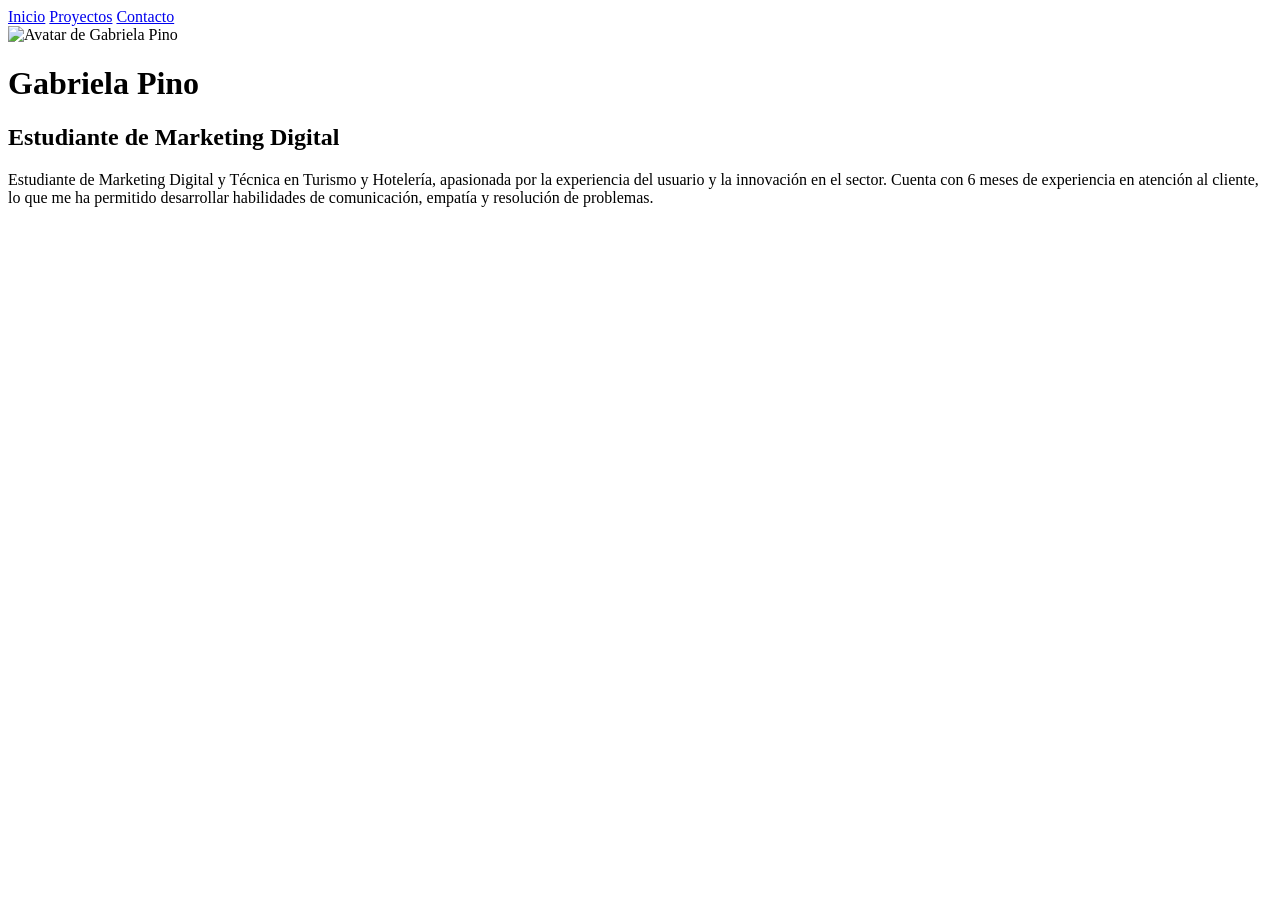
==== index.html @ eaa10ad7 "segunda carga" ====
<!DOCTYPE html>
<html lang="es">

<head>
    <meta charset="UTF-8">
    <meta name="viewport" content="width=device-width, initial-scale=1.0">
    <title>Mi Portafolio - Gabriela Pino</title>
    <!-- Vinculación del archivo CSS externo -->
    <link rel="stylesheet" href="css/style.css">
    <!-- Opcional: Tipografía desde Google Fonts (Outfit) -->
    <link rel="preconnect" href="https://fonts.googleapis.com">
    <link rel="preconnect" href="https://fonts.gstatic.com" crossorigin>
    <link href="https://fonts.googleapis.com/css2?family=Outfit:wght@300;400;600;700&display=swap" rel="stylesheet">
</head>

<body>

    <!-- CONTENEDOR CENTRAL (TARJETA) -->
    <main class="card">
        <nav>

            <a href="#">Inicio</a>
            <a href="#">Proyectos</a>
            <a href="#">Contacto</a>

        </nav>
        <div class="avatar-container">
            <img src="gabriela.jpg" alt="Avatar de Gabriela Pino" class="gabriela-img">
        </div>


        <h1 class="profile name">Gabriela Pino</h1>
        <h2 class="profile-subtitle">Estudiante de Marketing Digital</h2>
        <div class="line"></div>

        </div>
        <div class="divider"></div>

        <p class="profile-bio"> Estudiante de Marketing Digital y Técnica en Turismo y Hotelería, apasionada por la
            experiencia del usuario y la innovación en el sector. Cuenta con 6 meses de experiencia en atención al
            cliente, lo que me ha permitido desarrollar habilidades de comunicación, empatía y resolución de problemas.
        </p>
        <div class="social-buttons">
            <a href="https://www.instagram.com/gbstd_?igsi=aTM3cG52bXR5Y2px" target="_blank" class="btn btn-instagram"
                title="Instagram"></a>
            <a href="https://www.linkedin.com/in/gabriela-pino-lillo-485820433?utm_source=share_via&utm_content=profile&utm_medium=_android"
                target="_blank" class="btn btn-linkedin" title="LinkedIn"></a>


    </main>

</body>

</html>
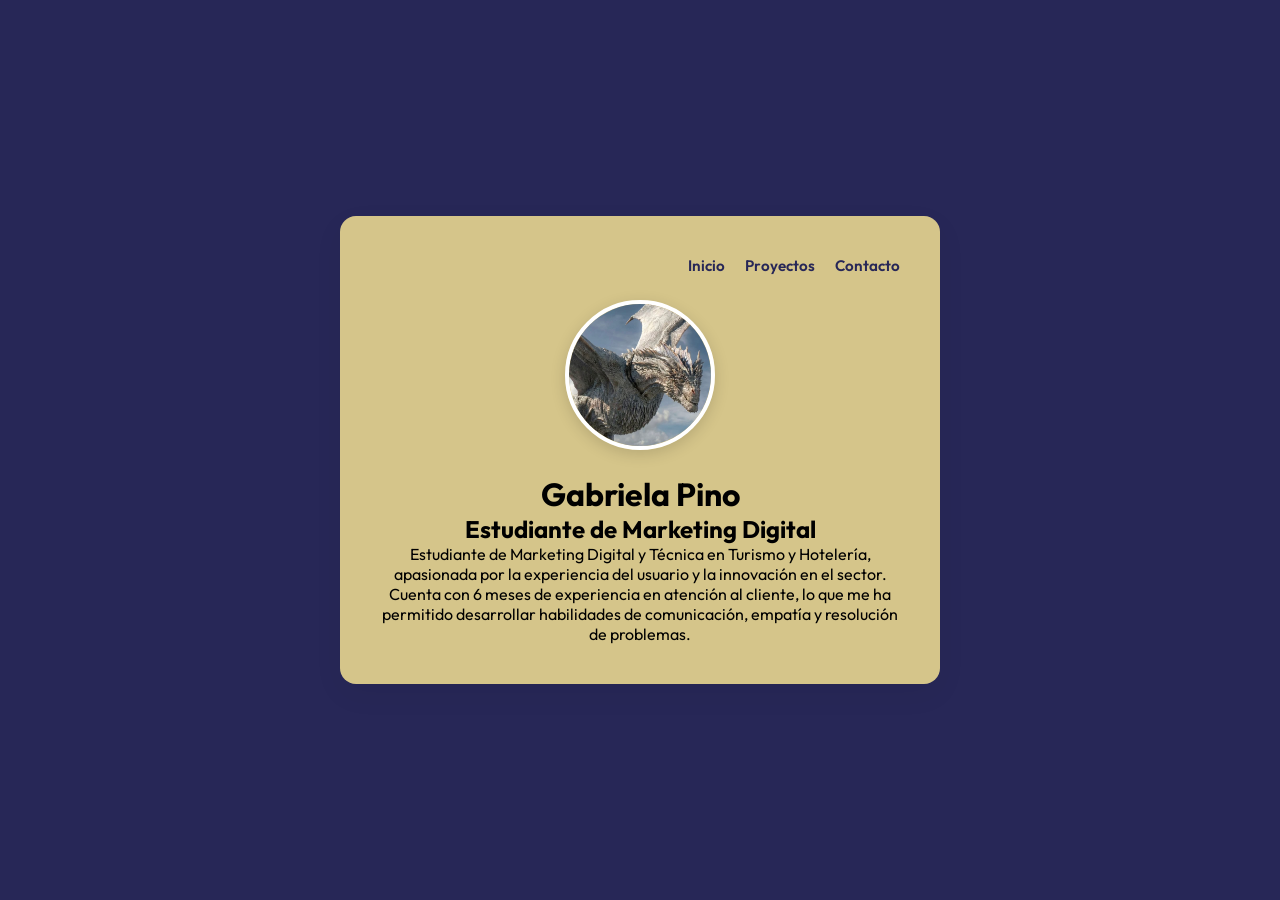
==== commit 3b8b1c56: "avatar redondo" ====
--- a/index.html
+++ b/index.html
@@ -25,7 +25,7 @@
 
         </nav>
         <div class="avatar-container">
-            <img src="gabriela.jpg" alt="Avatar de Gabriela Pino" class="gabriela-img">
+            <img src="img/gabriela.jpg" alt="Avatar de Gabriela Pino" class="gabriela-img">
         </div>
 
 
--- a/css/style.css
+++ b/css/style.css
@@ -0,0 +1,101 @@
+/* ==========================================================================
+   1. RESET Y ESTILOS GENERALES
+   ========================================================================== */
+* {
+    margin: 0;
+    padding: 0;
+    box-sizing: border-box;
+    /* Permite calcular bordes y paddings dentro del tamaño del elemento */
+}
+
+body {
+    font-family: 'Outfit', 'Arial', sans-serif;
+    background-color: #272757;
+    /* Color de fondo de la página */
+
+    /* ESTRUCTURA DE CENTRADO (FLEXBOX) */
+    display: flex;
+    justify-content: center;
+    /* Centra la tarjeta horizontalmente */
+    align-items: center;
+    /* Centra la tarjeta verticalmente */
+
+    min-height: 100vh;
+    /* Fuerza al body a ocupar todo el alto de la pantalla visible */
+    padding: 20px;
+    /* Colchón de seguridad para que la tarjeta no choque en celulares */
+}
+
+/* ==========================================================================
+   2. CONTENEDOR CENTRAL RESPONSIVO (CARD)
+   ========================================================================== */
+.card {
+    background-color: #d5c58a;
+
+    /* RESPONSIVIDAD */
+    width: 90%;
+    /* Ocupará el 90% de la pantalla en dispositivos móviles */
+    max-width: 600px;
+    /* En pantallas grandes, se detendrá y no medirá más de 600px */
+
+    border-radius: 16px;
+    box-shadow: 0 10px 30px rgba(0, 0, 0, 0.05);
+    /* Sombra suave para dar profundidad */
+    padding: 40px;
+    text-align: center;
+    /* Centra los textos que pongas dentro por defecto */
+}
+
+/* ==========================================================================
+   3. MENÚ DE NAVEGACIÓN
+   ========================================================================== */
+nav {
+    display: flex;
+    justify-content: flex-end;
+    /* Alinea los enlaces a la derecha */
+    gap: 20px;
+    /* Espacio de separación entre cada enlace */
+    margin-bottom: 25px;
+    /* Espacio hacia abajo para no chocar con la foto */
+}
+
+nav a {
+    text-decoration: none;
+    /* Quita la línea subrayada azul típica de los links */
+    color: #272757;
+    /* Color del texto del enlace (el azul oscuro del fondo) */
+    font-weight: 600;
+    /* Hace la letra semi-negrita */
+    font-size: 0.95rem;
+    /* Tamaño de la fuente */
+    transition: color 0.3s;
+    /* Hace que el cambio de color sea suave al pasar el ratón */
+}
+
+nav a:hover {
+    color: #ffffff;
+    /* Color blanco al pasar el cursor sobre el enlace */
+}
+
+/* ==========================================================================
+   4. IMAGEN DE PERFIL (AVATAR CIRCULAR)
+   ========================================================================== */
+.avatar-container {
+    margin-bottom: 20px;
+    /* Espacio entre la foto y tu nombre debajo */
+}
+
+.gabriela-img {
+    width: 150px;
+    /* Ancho fijo de la imagen */
+    height: 150px;
+    /* Alto fijo (igual al ancho para que sea un cuadrado perfecto) */
+    border-radius: 50%;
+    /* Transforma el cuadrado en un círculo perfecto */
+    object-fit: cover;
+    /* Evita que la foto se estire o deforme, recortando el exceso */
+    border: 4px solid #ffffff;
+    /* Borde blanco alrededor para resaltarla */
+    box-shadow: 0 4px 15px rgba(0, 0, 0, 0.15);
+    /* Sombra suave para darle relieve */
+}
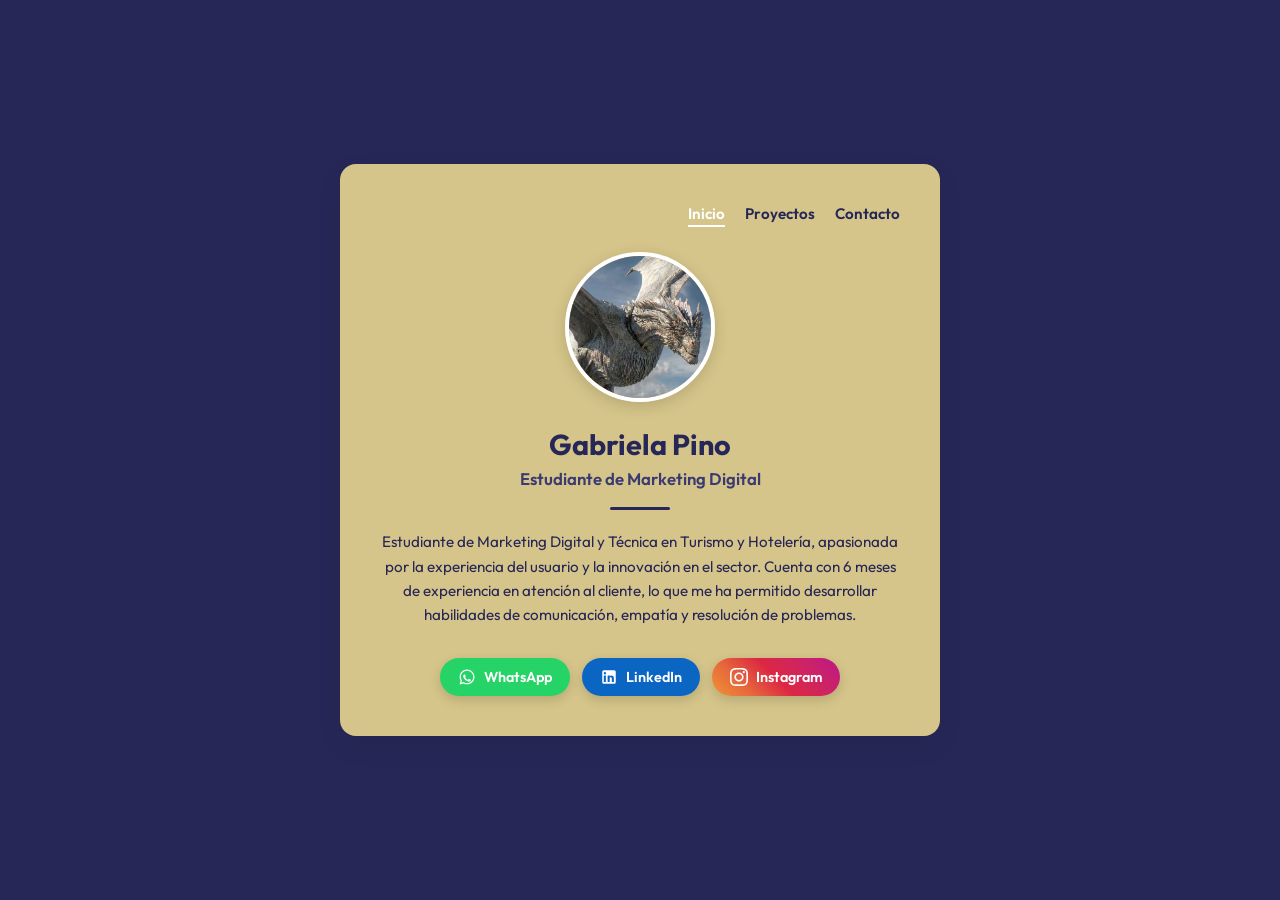
==== commit 668258bd: "agregado de proyectos" ====
--- a/index.html
+++ b/index.html
@@ -18,35 +18,52 @@
     <!-- CONTENEDOR CENTRAL (TARJETA) -->
     <main class="card">
         <nav>
+            <a href="index.html" class="active">Inicio</a>
+            <a href="proyectos.html">Proyectos</a>
+            <a href="contacto.html">Contacto</a>
+        </nav>
 
-            <a href="#">Inicio</a>
-            <a href="#">Proyectos</a>
-            <a href="#">Contacto</a>
-
-        </nav>
         <div class="avatar-container">
             <img src="img/gabriela.jpg" alt="Avatar de Gabriela Pino" class="gabriela-img">
         </div>
 
-
-        <h1 class="profile name">Gabriela Pino</h1>
+        <h1 class="profile-name">Gabriela Pino</h1>
         <h2 class="profile-subtitle">Estudiante de Marketing Digital</h2>
-        <div class="line"></div>
-
-        </div>
         <div class="divider"></div>
 
-        <p class="profile-bio"> Estudiante de Marketing Digital y Técnica en Turismo y Hotelería, apasionada por la
+        <p class="profile-bio">
+            Estudiante de Marketing Digital y Técnica en Turismo y Hotelería, apasionada por la
             experiencia del usuario y la innovación en el sector. Cuenta con 6 meses de experiencia en atención al
             cliente, lo que me ha permitido desarrollar habilidades de comunicación, empatía y resolución de problemas.
         </p>
+
+        <!-- BOTONES DE REDES SOCIALES -->
         <div class="social-buttons">
-            <a href="https://www.instagram.com/gbstd_?igsi=aTM3cG52bXR5Y2px" target="_blank" class="btn btn-instagram"
-                title="Instagram"></a>
+            <a href="https://wa.me/56977042031" target="_blank" rel="noopener noreferrer" class="btn btn-whatsapp"
+                title="WhatsApp">
+                <svg xmlns="http://www.w3.org/2000/svg" width="18" height="18" viewBox="0 0 24 24" fill="currentColor">
+                    <path
+                        d="M12.04 2c-5.46 0-9.91 4.45-9.91 9.91 0 1.75.46 3.45 1.32 4.95L2.05 22l5.25-1.38c1.45.79 3.08 1.21 4.74 1.21 5.46 0 9.91-4.45 9.91-9.91 0-2.65-1.03-5.14-2.9-7.01A9.816 9.816 0 0 0 12.04 2m.01 1.67c2.2 0 4.26.86 5.82 2.42a8.225 8.225 0 0 1 2.41 5.83c0 4.54-3.7 8.24-8.24 8.24-1.48 0-2.93-.39-4.19-1.15l-.3-.18-3.12.82.83-3.04-.2-.31a8.196 8.196 0 0 1-1.26-4.38c0-4.54 3.7-8.24 8.24-8.24m4.52 11.66c-.25-.13-1.47-.72-1.7-.81-.23-.08-.39-.13-.56.13-.17.25-.64.81-.79.97-.14.17-.29.19-.54.06-.25-.13-1.06-.39-2.03-1.25-.75-.67-1.26-1.5-1.41-1.75-.14-.25-.02-.39.11-.51.11-.11.25-.29.38-.44.13-.14.17-.25.25-.42.08-.17.04-.31-.02-.44-.06-.13-.56-1.35-.77-1.85-.2-.49-.41-.42-.56-.43h-.48c-.17 0-.44.06-.67.31-.23.25-.88.86-.88 2.1 0 1.24.9 2.44 1.03 2.61.13.17 1.77 2.7 4.29 3.79.6.26 1.07.41 1.44.53.6.19 1.15.16 1.59.1.48-.07 1.47-.6 1.68-1.18.21-.58.21-1.07.15-1.18-.07-.1-.23-.17-.48-.3z" />
+                </svg>
+                <span>WhatsApp</span>
+            </a>
             <a href="https://www.linkedin.com/in/gabriela-pino-lillo-485820433?utm_source=share_via&utm_content=profile&utm_medium=_android"
-                target="_blank" class="btn btn-linkedin" title="LinkedIn"></a>
-
-
+                target="_blank" rel="noopener noreferrer" class="btn btn-linkedin" title="LinkedIn">
+                <svg xmlns="http://www.w3.org/2000/svg" width="18" height="18" viewBox="0 0 24 24" fill="currentColor">
+                    <path
+                        d="M19 3a2 2 0 0 1 2 2v14a2 2 0 0 1-2 2H5a2 2 0 0 1-2-2V5a2 2 0 0 1 2-2h14m-.5 15.5v-5.3a3.26 3.26 0 0 0-3.26-3.26c-.85 0-1.84.52-2.28 1.3v-1.11h-2.79v8.37h2.79v-4.93c0-.77.62-1.4 1.39-1.4a1.4 1.4 0 0 1 1.4 1.4v4.93h2.75M6.46 8.76a1.65 1.65 0 1 0 0-3.3 1.66 1.66 0 0 0 0 3.3m1.38 9.74v-8.37H5.08v8.37h2.76z" />
+                </svg>
+                <span>LinkedIn</span>
+            </a>
+            <a href="https://www.instagram.com/gbstd_?igsi=aTM3cG52bXR5Y2px" target="_blank" rel="noopener noreferrer"
+                class="btn btn-instagram" title="Instagram">
+                <svg xmlns="http://www.w3.org/2000/svg" width="18" height="18" viewBox="0 0 24 24" fill="currentColor">
+                    <path
+                        d="M12 2.163c3.204 0 3.584.012 4.85.07 3.252.148 4.771 1.691 4.919 4.919.058 1.265.069 1.645.069 4.849 0 3.205-.012 3.584-.069 4.849-.149 3.225-1.664 4.771-4.919 4.919-1.266.058-1.644.07-4.85.07-3.204 0-3.584-.012-4.849-.07-3.26-.149-4.771-1.699-4.919-4.92-.058-1.265-.07-1.644-.07-4.849 0-3.204.013-3.583.07-4.849.149-3.227 1.664-4.771 4.919-4.919 1.266-.057 1.645-.069 4.849-.069zm0-2.163c-3.259 0-3.667.014-4.947.072-4.358.2-6.78 2.618-6.98 6.98-.059 1.281-.073 1.689-.073 4.948 0 3.259.014 3.668.072 4.948.2 4.358 2.618 6.78 6.98 6.98 1.281.058 1.689.072 4.948.072 3.259 0 3.668-.014 4.948-.072 4.354-.2 6.782-2.618 6.979-6.98.059-1.28.073-1.689.073-4.948 0-3.259-.014-3.667-.072-4.947-.196-4.354-2.617-6.78-6.979-6.98-1.281-.059-1.69-.073-4.949-.073zm0 5.838c-3.403 0-6.162 2.759-6.162 6.162s2.759 6.163 6.162 6.163 6.162-2.759 6.162-6.163c0-3.403-2.759-6.162-6.162-6.162zm0 10.162c-2.209 0-4-1.79-4-4 0-2.209 1.791-4 4-4s4 1.791 4 4c0 2.21-1.791 4-4 4zm6.406-11.845c-.796 0-1.441.645-1.441 1.44s.645 1.44 1.441 1.44c.795 0 1.439-.645 1.439-1.44s-.644-1.44-1.439-1.44z" />
+                </svg>
+                <span>Instagram</span>
+            </a>
+        </div>
     </main>
 
 </body>
--- a/css/style.css
+++ b/css/style.css
@@ -72,9 +72,15 @@
     /* Hace que el cambio de color sea suave al pasar el ratón */
 }
 
-nav a:hover {
+nav a:hover,
+nav a.active {
     color: #ffffff;
-    /* Color blanco al pasar el cursor sobre el enlace */
+    /* Color blanco al pasar el cursor sobre el enlace o cuando está activo */
+}
+
+nav a.active {
+    border-bottom: 2px solid #ffffff;
+    padding-bottom: 2px;
 }
 
 /* ==========================================================================
@@ -98,4 +104,100 @@
     /* Borde blanco alrededor para resaltarla */
     box-shadow: 0 4px 15px rgba(0, 0, 0, 0.15);
     /* Sombra suave para darle relieve */
+}
+
+/* ==========================================================================
+   5. TEXTOS DE PERFIL (NOMBRE, SUBTÍTULO, DIVISOR Y BIOGRAFÍA)
+   ========================================================================== */
+.profile-name {
+    font-size: 1.8rem;
+    font-weight: 700;
+    color: #272757;
+    margin-bottom: 6px;
+}
+
+.profile-subtitle {
+    font-size: 1.05rem;
+    font-weight: 600;
+    color: #3b3b72;
+    margin-bottom: 18px;
+}
+
+.divider {
+    width: 60px;
+    height: 3px;
+    background-color: #272757;
+    margin: 0 auto 20px auto;
+    border-radius: 2px;
+}
+
+.profile-bio {
+    font-size: 0.95rem;
+    line-height: 1.6;
+    color: #272757;
+    margin-bottom: 30px;
+}
+
+/* ==========================================================================
+   6. BOTONES DE REDES SOCIALES
+   ========================================================================== */
+.social-buttons {
+    display: flex;
+    justify-content: center;
+    align-items: center;
+    gap: 12px;
+    flex-wrap: wrap;
+}
+
+.btn {
+    display: inline-flex;
+    align-items: center;
+    justify-content: center;
+    gap: 8px;
+    padding: 10px 18px;
+    border-radius: 30px;
+    font-size: 0.9rem;
+    font-weight: 600;
+    text-decoration: none;
+    color: #ffffff;
+    transition: transform 0.25s ease, box-shadow 0.25s ease, filter 0.25s ease;
+    box-shadow: 0 4px 12px rgba(0, 0, 0, 0.15);
+}
+
+.btn svg {
+    display: block;
+}
+
+.btn:hover {
+    transform: translateY(-2px);
+}
+
+/* WhatsApp */
+.btn-whatsapp {
+    background-color: #25d366;
+}
+
+.btn-whatsapp:hover {
+    background-color: #1ebd5b;
+    box-shadow: 0 6px 16px rgba(37, 211, 102, 0.4);
+}
+
+/* LinkedIn */
+.btn-linkedin {
+    background-color: #0a66c2;
+}
+
+.btn-linkedin:hover {
+    background-color: #08529d;
+    box-shadow: 0 6px 16px rgba(10, 102, 194, 0.4);
+}
+
+/* Instagram */
+.btn-instagram {
+    background: linear-gradient(45deg, #f09433 0%, #e6683c 25%, #dc2743 50%, #cc2366 75%, #bc1888 100%);
+}
+
+.btn-instagram:hover {
+    box-shadow: 0 6px 16px rgba(220, 39, 67, 0.4);
+    filter: brightness(1.08);
 }
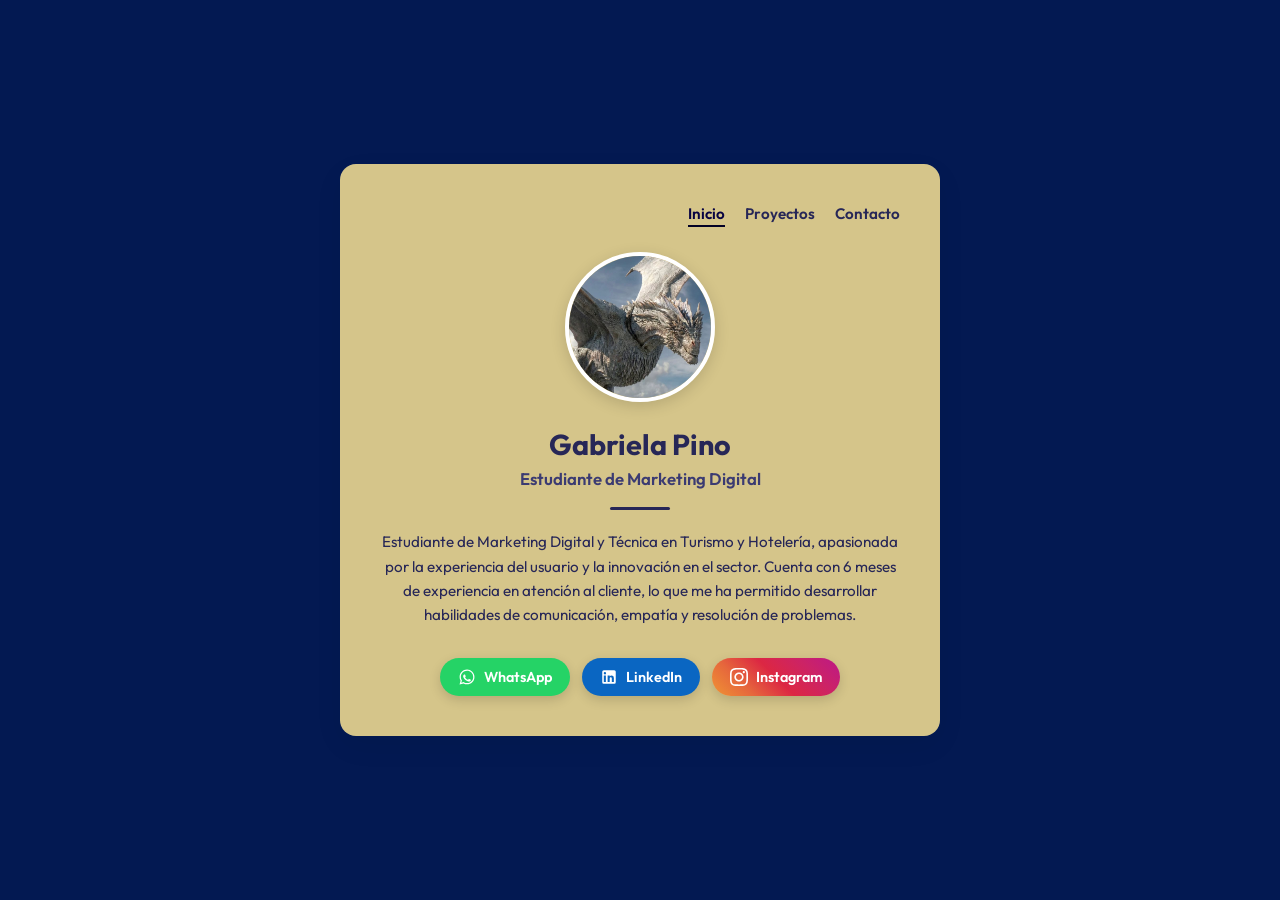
==== commit d31e99a3: "modificacion de contacto, añadiendo animacion, edicion de colores, arreglo de correo y links para ca" ====
--- a/index.html
+++ b/index.html
@@ -13,7 +13,7 @@
     <link href="https://fonts.googleapis.com/css2?family=Outfit:wght@300;400;600;700&display=swap" rel="stylesheet">
 </head>
 
-<body>
+<body class="light-theme">
 
     <!-- CONTENEDOR CENTRAL (TARJETA) -->
     <main class="card">
--- a/css/style.css
+++ b/css/style.css
@@ -74,12 +74,12 @@
 
 nav a:hover,
 nav a.active {
-    color: #ffffff;
-    /* Color blanco al pasar el cursor sobre el enlace o cuando está activo */
+    color: #080342;
+    /* Color oscuro al pasar el cursor sobre el enlace o cuando está activo */
 }
 
 nav a.active {
-    border-bottom: 2px solid #ffffff;
+    border-bottom: 2.5px solid #030125;
     padding-bottom: 2px;
 }
 
@@ -200,4 +200,494 @@
 .btn-instagram:hover {
     box-shadow: 0 6px 16px rgba(220, 39, 67, 0.4);
     filter: brightness(1.08);
+}
+
+/* ==========================================================================
+   7. PÁGINA DE PROYECTOS (ESTILO MODERNO DE REFERENCIA)
+   ========================================================================== */
+
+/* Fondo claro para la página cuando se use el diseño moderno */
+body.light-theme {
+    background-color: #031952;
+}
+
+/* Tarjeta principal blanca para proyectos */
+.card-projects {
+    background-color: #d5c58a;
+    width: 92%;
+    max-width: 820px;
+    border-radius: 24px;
+    box-shadow: 0 16px 45px rgba(0, 0, 0, 0.06);
+    padding: 45px 50px;
+    text-align: left;
+}
+
+/* Menú de navegación en proyectos */
+.card-projects nav {
+    display: flex;
+    justify-content: flex-end;
+    gap: 24px;
+    margin-bottom: 25px;
+}
+
+.card-projects nav a {
+    text-decoration: none;
+    color: #272757;
+    font-weight: 500;
+    font-size: 0.95rem;
+    transition: color 0.25s ease;
+    padding-bottom: 4px;
+}
+
+.card-projects nav a:hover {
+    color: #080342;
+}
+
+/* Indicador de pestaña activa con color morado/azul */
+.card-projects nav a.active {
+    color: #080342;
+    font-weight: 600;
+    border-bottom: 2.5px solid #030125;
+}
+
+/* Encabezado: Título, barrita decorativa y subtítulo */
+.projects-header {
+    margin-bottom: 20px;
+}
+
+.projects-title {
+    font-size: 2.1rem;
+    font-weight: 700;
+    color: #080342;
+    letter-spacing: -0.5px;
+    margin-bottom: 6px;
+}
+
+.accent-line {
+    width: 36px;
+    height: 3.5px;
+    background-color: #272757;
+    border-radius: 3px;
+    margin-bottom: 12px;
+}
+
+.projects-subtitle {
+    color: #272757;
+    font-size: 0.95rem;
+    font-weight: 400;
+    line-height: 1.5;
+}
+
+/* Contenedor de filas de proyectos */
+.projects-list {
+    display: flex;
+    flex-direction: column;
+}
+
+/* Fila de cada proyecto (Flexbox para separar info e imagen) */
+.project-row {
+    display: flex;
+    align-items: center;
+    justify-content: space-between;
+    gap: 35px;
+    padding: 28px 0;
+    border-bottom: 1px solid rgba(8, 3, 66, 0.12);
+}
+
+.project-row:last-child {
+    border-bottom: none;
+    padding-bottom: 0;
+}
+
+/* Columna izquierda: Información del proyecto */
+.project-info {
+    flex: 1;
+}
+
+.project-info h3 {
+    font-size: 1.22rem;
+    font-weight: 700;
+    color: #080342;
+    margin-bottom: 8px;
+    letter-spacing: -0.2px;
+}
+
+.project-info p {
+    color: #272757;
+    font-size: 0.92rem;
+    line-height: 1.55;
+    margin-bottom: 14px;
+}
+
+/* Enlace "Ver proyecto ->" */
+.project-link {
+    display: inline-flex;
+    align-items: center;
+    gap: 6px;
+    color: #080347;
+    font-weight: 600;
+    font-size: 0.92rem;
+    text-decoration: none;
+    transition: color 0.2s ease, gap 0.2s ease;
+}
+
+.project-link span {
+    display: inline-block;
+    font-size: 1.1rem;
+    transition: transform 0.25s ease;
+}
+
+.project-link:hover {
+    color: #07014b;
+    gap: 9px;
+}
+
+.project-link:hover span {
+    transform: translateX(3px);
+}
+
+/* Columna derecha: Miniatura o maqueta del proyecto */
+.project-preview {
+    width: 250px;
+    height: 140px;
+    flex-shrink: 0;
+    border-radius: 14px;
+    overflow: hidden;
+    background-color: #f7f8fc;
+    box-shadow: 0 4px 12px rgba(0, 0, 0, 0.04);
+}
+
+.project-preview img {
+    width: 100%;
+    height: 100%;
+    object-fit: cover;
+    display: block;
+    transition: transform 0.35s ease;
+}
+
+.project-row:hover .project-preview img {
+    transform: scale(1.04);
+}
+
+/* ==========================================================================
+   8. RESPONSIVIDAD PARA CELULARES
+   ========================================================================== */
+@media (max-width: 720px) {
+    .card-projects {
+        padding: 30px 20px;
+        width: 100%;
+        border-radius: 18px;
+    }
+
+    .project-row {
+        flex-direction: column-reverse;
+        align-items: stretch;
+        gap: 16px;
+        padding: 22px 0;
+    }
+
+    .project-preview {
+        width: 100%;
+        height: 180px;
+    }
+
+    .projects-title {
+        font-size: 1.75rem;
+    }
+}
+
+/* ==========================================================================
+   9. PÁGINA DE CONTACTO (ADAPTADA A LA PALETA DE TU PÁGINA)
+   ========================================================================== */
+
+/* Tarjeta principal para contacto */
+.card-contact {
+    background-color: #d5c58a;
+    width: 92%;
+    max-width: 840px;
+    border-radius: 24px;
+    box-shadow: 0 16px 45px rgba(0, 0, 0, 0.15);
+    padding: 45px 50px;
+    text-align: left;
+}
+
+/* Menú de navegación en contacto */
+.card-contact nav {
+    display: flex;
+    justify-content: flex-end;
+    gap: 24px;
+    margin-bottom: 25px;
+}
+
+.card-contact nav a {
+    text-decoration: none;
+    color: #272757;
+    font-weight: 500;
+    font-size: 0.95rem;
+    transition: color 0.25s ease;
+    padding-bottom: 4px;
+}
+
+.card-contact nav a:hover {
+    color: #080342;
+}
+
+.card-contact nav a.active {
+    color: #080342;
+    font-weight: 600;
+    border-bottom: 2.5px solid #030125;
+}
+
+/* Encabezado: Título, barrita decorativa y subtítulo */
+.contact-header {
+    margin-bottom: 25px;
+}
+
+.contact-title {
+    font-size: 2.1rem;
+    font-weight: 700;
+    color: #080342;
+    letter-spacing: -0.5px;
+    margin-bottom: 6px;
+}
+
+.contact-subtitle {
+    color: #272757;
+    font-size: 0.95rem;
+    font-weight: 500;
+    line-height: 1.55;
+}
+
+/* Disposición en 2 columnas (Formulario a la izq, Ilustración a la der) */
+.contact-grid {
+    display: grid;
+    grid-template-columns: 1.15fr 0.85fr;
+    gap: 40px;
+    align-items: center;
+}
+
+/* Formulario */
+.contact-form {
+    display: flex;
+    flex-direction: column;
+    gap: 16px;
+}
+
+.form-group {
+    display: flex;
+    flex-direction: column;
+    gap: 6px;
+}
+
+.form-group label {
+    font-size: 0.88rem;
+    font-weight: 600;
+    color: #080342;
+}
+
+.form-group input,
+.form-group textarea {
+    width: 100%;
+    background-color: #ffffff;
+    border: 1.5px solid rgba(8, 3, 66, 0.18);
+    border-radius: 10px;
+    padding: 12px 14px;
+    font-family: inherit;
+    font-size: 0.92rem;
+    color: #080342;
+    transition: border-color 0.2s ease, box-shadow 0.2s ease;
+}
+
+.form-group input::placeholder,
+.form-group textarea::placeholder {
+    color: #8c8c9e;
+}
+
+.form-group input:focus,
+.form-group textarea:focus {
+    outline: none;
+    border-color: #080342;
+    box-shadow: 0 0 0 3px rgba(8, 3, 66, 0.15);
+}
+
+.form-group textarea {
+    resize: vertical;
+    min-height: 105px;
+}
+
+/* Botón Enviar mensaje con icono de avión de papel */
+.btn-send {
+    display: inline-flex;
+    align-items: center;
+    justify-content: center;
+    gap: 10px;
+    background-color: #080342;
+    color: #ffffff;
+    border: none;
+    border-radius: 10px;
+    padding: 13px 24px;
+    font-family: inherit;
+    font-size: 0.95rem;
+    font-weight: 600;
+    cursor: pointer;
+    box-shadow: 0 6px 18px rgba(8, 3, 66, 0.25);
+    transition: all 0.25s ease;
+    margin-top: 4px;
+    width: 100%;
+}
+
+.btn-send svg {
+    transition: transform 0.25s ease;
+}
+
+.btn-send:hover {
+    background-color: #030125;
+    transform: translateY(-2px);
+    box-shadow: 0 8px 22px rgba(8, 3, 66, 0.35);
+}
+
+.btn-send:hover svg {
+    transform: translateX(4px) translateY(-2px);
+}
+
+/* Columna derecha: Ilustración y cajita de contacto directo */
+.contact-sidebar {
+    display: flex;
+    flex-direction: column;
+    align-items: center;
+    gap: 22px;
+}
+
+/* Animación de flotación continua para la carta */
+@keyframes letterFloat {
+    0% {
+        transform: translateY(0px) rotate(0deg);
+        box-shadow: 0 10px 25px rgba(8, 3, 66, 0.1);
+    }
+    50% {
+        transform: translateY(-12px) rotate(1.5deg);
+        box-shadow: 0 20px 35px rgba(8, 3, 66, 0.2);
+    }
+    100% {
+        transform: translateY(0px) rotate(0deg);
+        box-shadow: 0 10px 25px rgba(8, 3, 66, 0.1);
+    }
+}
+
+.contact-illustration {
+    width: 100%;
+    max-width: 270px;
+    aspect-ratio: 1 / 1;
+    border-radius: 20px;
+    overflow: hidden;
+    display: flex;
+    align-items: center;
+    justify-content: center;
+    background: radial-gradient(circle, rgba(255, 255, 255, 0.6) 0%, rgba(255, 255, 255, 0.2) 70%);
+    box-shadow: 0 10px 25px rgba(8, 3, 66, 0.1);
+    animation: letterFloat 3.8s ease-in-out infinite;
+    transition: transform 0.15s ease-out, box-shadow 0.3s ease;
+    cursor: pointer;
+    will-change: transform;
+}
+
+.contact-illustration:hover {
+    animation-play-state: paused;
+    box-shadow: 0 22px 40px rgba(8, 3, 66, 0.25);
+}
+
+.contact-illustration:active {
+    transform: scale(0.96);
+}
+
+.contact-illustration img {
+    width: 100%;
+    height: 100%;
+    object-fit: cover;
+    display: block;
+    pointer-events: none;
+    transition: transform 0.35s ease;
+}
+
+.contact-illustration:hover img {
+    transform: scale(1.05);
+}
+
+/* Tarjeta flotante "También puedes escribirme a..." */
+.direct-contact-card {
+    width: 100%;
+    background-color: rgba(255, 255, 255, 0.6);
+    border: 1px solid rgba(8, 3, 66, 0.12);
+    border-radius: 16px;
+    padding: 16px 18px;
+    display: flex;
+    align-items: center;
+    gap: 14px;
+    backdrop-filter: blur(4px);
+    transition: background-color 0.25s ease, transform 0.25s ease;
+}
+
+.direct-contact-card:hover {
+    background-color: rgba(255, 255, 255, 0.85);
+    transform: translateY(-2px);
+}
+
+.direct-icon {
+    width: 44px;
+    height: 44px;
+    border-radius: 12px;
+    background-color: #080342;
+    color: #d5c58a;
+    display: flex;
+    align-items: center;
+    justify-content: center;
+    flex-shrink: 0;
+}
+
+.direct-info {
+    display: flex;
+    flex-direction: column;
+    gap: 2px;
+}
+
+.direct-label {
+    font-size: 0.82rem;
+    font-weight: 600;
+    color: #080342;
+}
+
+.direct-email {
+    font-size: 0.88rem;
+    font-weight: 700;
+    color: #080342;
+    text-decoration: none;
+    transition: color 0.2s;
+    word-break: break-all;
+}
+
+.direct-email:hover {
+    text-decoration: underline;
+}
+
+.direct-note {
+    font-size: 0.76rem;
+    color: #3b3b72;
+}
+
+/* Responsividad para móviles en contacto */
+@media (max-width: 760px) {
+    .card-contact {
+        padding: 30px 20px;
+        width: 100%;
+        border-radius: 18px;
+    }
+
+    .contact-grid {
+        grid-template-columns: 1fr;
+        gap: 28px;
+    }
+
+    .contact-illustration {
+        max-width: 220px;
+    }
 }
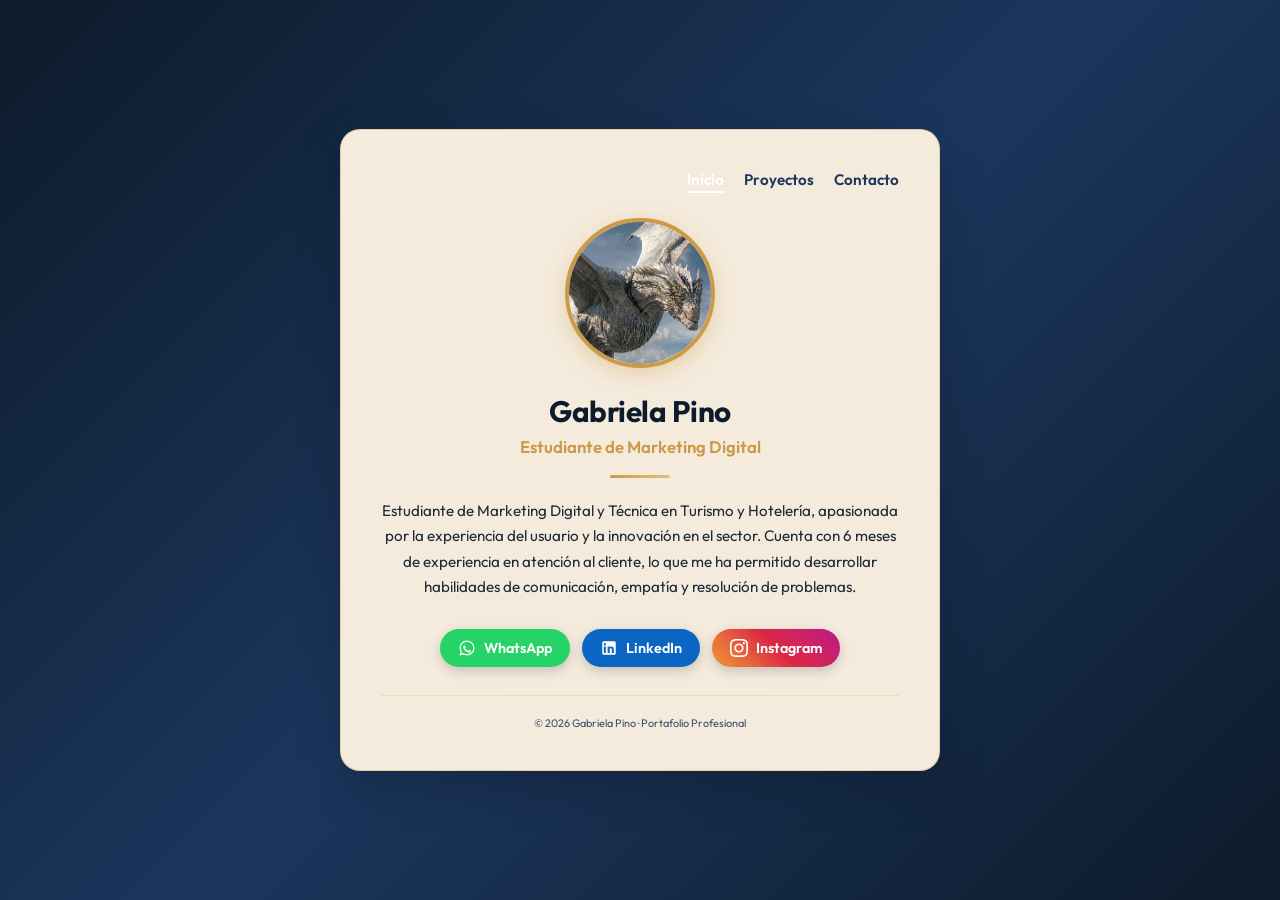
==== commit b0d5ba6e: "cambios a html5" ====
--- a/index.html
+++ b/index.html
@@ -4,10 +4,12 @@
 <head>
     <meta charset="UTF-8">
     <meta name="viewport" content="width=device-width, initial-scale=1.0">
+    <meta name="description" content="Portafolio profesional de Gabriela Pino - Estudiante de Marketing Digital y Técnica en Turismo y Hotelería.">
+    <meta name="author" content="Gabriela Pino">
     <title>Mi Portafolio - Gabriela Pino</title>
     <!-- Vinculación del archivo CSS externo -->
     <link rel="stylesheet" href="css/style.css">
-    <!-- Opcional: Tipografía desde Google Fonts (Outfit) -->
+    <!-- Tipografía desde Google Fonts (Outfit) -->
     <link rel="preconnect" href="https://fonts.googleapis.com">
     <link rel="preconnect" href="https://fonts.gstatic.com" crossorigin>
     <link href="https://fonts.googleapis.com/css2?family=Outfit:wght@300;400;600;700&display=swap" rel="stylesheet">
@@ -15,55 +17,65 @@
 
 <body class="light-theme">
 
-    <!-- CONTENEDOR CENTRAL (TARJETA) -->
+    <!-- CONTENEDOR CENTRAL (TARJETA PRINCIPAL) -->
     <main class="card">
-        <nav>
-            <a href="index.html" class="active">Inicio</a>
-            <a href="proyectos.html">Proyectos</a>
-            <a href="contacto.html">Contacto</a>
-        </nav>
 
-        <div class="avatar-container">
-            <img src="img/gabriela.jpg" alt="Avatar de Gabriela Pino" class="gabriela-img">
-        </div>
+        <!-- ENCABEZADO: NAVEGACIÓN Y PRESENTACIÓN -->
+        <header class="profile-header">
+            <nav aria-label="Navegación principal">
+                <a href="index.html" class="active" aria-current="page">Inicio</a>
+                <a href="proyectos.html">Proyectos</a>
+                <a href="contacto.html">Contacto</a>
+            </nav>
 
-        <h1 class="profile-name">Gabriela Pino</h1>
-        <h2 class="profile-subtitle">Estudiante de Marketing Digital</h2>
-        <div class="divider"></div>
+            <figure class="avatar-container">
+                <img src="img/gabriela.jpg" alt="Fotografía de Gabriela Pino" class="gabriela-img">
+            </figure>
 
-        <p class="profile-bio">
-            Estudiante de Marketing Digital y Técnica en Turismo y Hotelería, apasionada por la
-            experiencia del usuario y la innovación en el sector. Cuenta con 6 meses de experiencia en atención al
-            cliente, lo que me ha permitido desarrollar habilidades de comunicación, empatía y resolución de problemas.
-        </p>
+            <h1 class="profile-name">Gabriela Pino</h1>
+            <h2 class="profile-subtitle">Estudiante de Marketing Digital</h2>
+            <div class="divider" role="separator" aria-hidden="true"></div>
+        </header>
 
-        <!-- BOTONES DE REDES SOCIALES -->
-        <div class="social-buttons">
-            <a href="https://wa.me/56977042031" target="_blank" rel="noopener noreferrer" class="btn btn-whatsapp"
-                title="WhatsApp">
-                <svg xmlns="http://www.w3.org/2000/svg" width="18" height="18" viewBox="0 0 24 24" fill="currentColor">
-                    <path
-                        d="M12.04 2c-5.46 0-9.91 4.45-9.91 9.91 0 1.75.46 3.45 1.32 4.95L2.05 22l5.25-1.38c1.45.79 3.08 1.21 4.74 1.21 5.46 0 9.91-4.45 9.91-9.91 0-2.65-1.03-5.14-2.9-7.01A9.816 9.816 0 0 0 12.04 2m.01 1.67c2.2 0 4.26.86 5.82 2.42a8.225 8.225 0 0 1 2.41 5.83c0 4.54-3.7 8.24-8.24 8.24-1.48 0-2.93-.39-4.19-1.15l-.3-.18-3.12.82.83-3.04-.2-.31a8.196 8.196 0 0 1-1.26-4.38c0-4.54 3.7-8.24 8.24-8.24m4.52 11.66c-.25-.13-1.47-.72-1.7-.81-.23-.08-.39-.13-.56.13-.17.25-.64.81-.79.97-.14.17-.29.19-.54.06-.25-.13-1.06-.39-2.03-1.25-.75-.67-1.26-1.5-1.41-1.75-.14-.25-.02-.39.11-.51.11-.11.25-.29.38-.44.13-.14.17-.25.25-.42.08-.17.04-.31-.02-.44-.06-.13-.56-1.35-.77-1.85-.2-.49-.41-.42-.56-.43h-.48c-.17 0-.44.06-.67.31-.23.25-.88.86-.88 2.1 0 1.24.9 2.44 1.03 2.61.13.17 1.77 2.7 4.29 3.79.6.26 1.07.41 1.44.53.6.19 1.15.16 1.59.1.48-.07 1.47-.6 1.68-1.18.21-.58.21-1.07.15-1.18-.07-.1-.23-.17-.48-.3z" />
-                </svg>
-                <span>WhatsApp</span>
-            </a>
-            <a href="https://www.linkedin.com/in/gabriela-pino-lillo-485820433?utm_source=share_via&utm_content=profile&utm_medium=_android"
-                target="_blank" rel="noopener noreferrer" class="btn btn-linkedin" title="LinkedIn">
-                <svg xmlns="http://www.w3.org/2000/svg" width="18" height="18" viewBox="0 0 24 24" fill="currentColor">
-                    <path
-                        d="M19 3a2 2 0 0 1 2 2v14a2 2 0 0 1-2 2H5a2 2 0 0 1-2-2V5a2 2 0 0 1 2-2h14m-.5 15.5v-5.3a3.26 3.26 0 0 0-3.26-3.26c-.85 0-1.84.52-2.28 1.3v-1.11h-2.79v8.37h2.79v-4.93c0-.77.62-1.4 1.39-1.4a1.4 1.4 0 0 1 1.4 1.4v4.93h2.75M6.46 8.76a1.65 1.65 0 1 0 0-3.3 1.66 1.66 0 0 0 0 3.3m1.38 9.74v-8.37H5.08v8.37h2.76z" />
-                </svg>
-                <span>LinkedIn</span>
-            </a>
-            <a href="https://www.instagram.com/gbstd_?igsi=aTM3cG52bXR5Y2px" target="_blank" rel="noopener noreferrer"
-                class="btn btn-instagram" title="Instagram">
-                <svg xmlns="http://www.w3.org/2000/svg" width="18" height="18" viewBox="0 0 24 24" fill="currentColor">
-                    <path
-                        d="M12 2.163c3.204 0 3.584.012 4.85.07 3.252.148 4.771 1.691 4.919 4.919.058 1.265.069 1.645.069 4.849 0 3.205-.012 3.584-.069 4.849-.149 3.225-1.664 4.771-4.919 4.919-1.266.058-1.644.07-4.85.07-3.204 0-3.584-.012-4.849-.07-3.26-.149-4.771-1.699-4.919-4.92-.058-1.265-.07-1.644-.07-4.849 0-3.204.013-3.583.07-4.849.149-3.227 1.664-4.771 4.919-4.919 1.266-.057 1.645-.069 4.849-.069zm0-2.163c-3.259 0-3.667.014-4.947.072-4.358.2-6.78 2.618-6.98 6.98-.059 1.281-.073 1.689-.073 4.948 0 3.259.014 3.668.072 4.948.2 4.358 2.618 6.78 6.98 6.98 1.281.058 1.689.072 4.948.072 3.259 0 3.668-.014 4.948-.072 4.354-.2 6.782-2.618 6.979-6.98.059-1.28.073-1.689.073-4.948 0-3.259-.014-3.667-.072-4.947-.196-4.354-2.617-6.78-6.979-6.98-1.281-.059-1.69-.073-4.949-.073zm0 5.838c-3.403 0-6.162 2.759-6.162 6.162s2.759 6.163 6.162 6.163 6.162-2.759 6.162-6.163c0-3.403-2.759-6.162-6.162-6.162zm0 10.162c-2.209 0-4-1.79-4-4 0-2.209 1.791-4 4-4s4 1.791 4 4c0 2.21-1.791 4-4 4zm6.406-11.845c-.796 0-1.441.645-1.441 1.44s.645 1.44 1.441 1.44c.795 0 1.439-.645 1.439-1.44s-.644-1.44-1.439-1.44z" />
-                </svg>
-                <span>Instagram</span>
-            </a>
-        </div>
+        <!-- SECCIÓN DE BIOGRAFÍA -->
+        <section class="profile-bio-section" aria-label="Sobre mí">
+            <p class="profile-bio">
+                Estudiante de Marketing Digital y Técnica en Turismo y Hotelería, apasionada por la
+                experiencia del usuario y la innovación en el sector. Cuenta con 6 meses de experiencia en atención al
+                cliente, lo que me ha permitido desarrollar habilidades de comunicación, empatía y resolución de problemas.
+            </p>
+        </section>
+
+        <!-- PIE DE TARJETA CON REDES SOCIALES Y CRÉDITOS -->
+        <footer class="profile-footer">
+            <section class="social-buttons" aria-label="Redes sociales y contacto">
+                <a href="https://wa.me/56977042031" target="_blank" rel="noopener noreferrer" class="btn btn-whatsapp"
+                    title="WhatsApp" aria-label="Contactar por WhatsApp">
+                    <svg xmlns="http://www.w3.org/2000/svg" width="18" height="18" viewBox="0 0 24 24" fill="currentColor" aria-hidden="true">
+                        <path
+                            d="M12.04 2c-5.46 0-9.91 4.45-9.91 9.91 0 1.75.46 3.45 1.32 4.95L2.05 22l5.25-1.38c1.45.79 3.08 1.21 4.74 1.21 5.46 0 9.91-4.45 9.91-9.91 0-2.65-1.03-5.14-2.9-7.01A9.816 9.816 0 0 0 12.04 2m.01 1.67c2.2 0 4.26.86 5.82 2.42a8.225 8.225 0 0 1 2.41 5.83c0 4.54-3.7 8.24-8.24 8.24-1.48 0-2.93-.39-4.19-1.15l-.3-.18-3.12.82.83-3.04-.2-.31a8.196 8.196 0 0 1-1.26-4.38c0-4.54 3.7-8.24 8.24-8.24m4.52 11.66c-.25-.13-1.47-.72-1.7-.81-.23-.08-.39-.13-.56.13-.17.25-.64.81-.79.97-.14.17-.29.19-.54.06-.25-.13-1.06-.39-2.03-1.25-.75-.67-1.26-1.5-1.41-1.75-.14-.25-.02-.39.11-.51.11-.11.25-.29.38-.44.13-.14.17-.25.25-.42.08-.17.04-.31-.02-.44-.06-.13-.56-1.35-.77-1.85-.2-.49-.41-.42-.56-.43h-.48c-.17 0-.44.06-.67.31-.23.25-.88.86-.88 2.1 0 1.24.9 2.44 1.03 2.61.13.17 1.77 2.7 4.29 3.79.6.26 1.07.41 1.44.53.6.19 1.15.16 1.59.1.48-.07 1.47-.6 1.68-1.18.21-.58.21-1.07.15-1.18-.07-.1-.23-.17-.48-.3z" />
+                    </svg>
+                    <span>WhatsApp</span>
+                </a>
+                <a href="https://www.linkedin.com/in/gabriela-pino-lillo-485820433?utm_source=share_via&utm_content=profile&utm_medium=_android"
+                    target="_blank" rel="noopener noreferrer" class="btn btn-linkedin" title="LinkedIn" aria-label="Perfil de LinkedIn">
+                    <svg xmlns="http://www.w3.org/2000/svg" width="18" height="18" viewBox="0 0 24 24" fill="currentColor" aria-hidden="true">
+                        <path
+                            d="M19 3a2 2 0 0 1 2 2v14a2 2 0 0 1-2 2H5a2 2 0 0 1-2-2V5a2 2 0 0 1 2-2h14m-.5 15.5v-5.3a3.26 3.26 0 0 0-3.26-3.26c-.85 0-1.84.52-2.28 1.3v-1.11h-2.79v8.37h2.79v-4.93c0-.77.62-1.4 1.39-1.4a1.4 1.4 0 0 1 1.4 1.4v4.93h2.75M6.46 8.76a1.65 1.65 0 1 0 0-3.3 1.66 1.66 0 0 0 0 3.3m1.38 9.74v-8.37H5.08v8.37h2.76z" />
+                    </svg>
+                    <span>LinkedIn</span>
+                </a>
+                <a href="https://www.instagram.com/gbstd_?igsi=aTM3cG52bXR5Y2px" target="_blank" rel="noopener noreferrer"
+                    class="btn btn-instagram" title="Instagram" aria-label="Perfil de Instagram">
+                    <svg xmlns="http://www.w3.org/2000/svg" width="18" height="18" viewBox="0 0 24 24" fill="currentColor" aria-hidden="true">
+                        <path
+                            d="M12 2.163c3.204 0 3.584.012 4.85.07 3.252.148 4.771 1.691 4.919 4.919.058 1.265.069 1.645.069 4.849 0 3.205-.012 3.584-.069 4.849-.149 3.225-1.664 4.771-4.919 4.919-1.266.058-1.644.07-4.85.07-3.204 0-3.584-.012-4.849-.07-3.26-.149-4.771-1.699-4.919-4.92-.058-1.265-.07-1.644-.07-4.849 0-3.204.013-3.583.07-4.849.149-3.227 1.664-4.771 4.919-4.919 1.266-.057 1.645-.069 4.849-.069zm0-2.163c-3.259 0-3.667.014-4.947.072-4.358.2-6.78 2.618-6.98 6.98-.059 1.281-.073 1.689-.073 4.948 0 3.259.014 3.668.072 4.948.2 4.358 2.618 6.78 6.98 6.98 1.281.058 1.689.072 4.948.072 3.259 0 3.668-.014 4.948-.072 4.354-.2 6.782-2.618 6.979-6.98.059-1.28.073-1.689.073-4.948 0-3.259-.014-3.667-.072-4.947-.196-4.354-2.617-6.78-6.979-6.98-1.281-.059-1.69-.073-4.949-.073zm0 5.838c-3.403 0-6.162 2.759-6.162 6.162s2.759 6.163 6.162 6.163 6.162-2.759 6.162-6.163c0-3.403-2.759-6.162-6.162-6.162zm0 10.162c-2.209 0-4-1.79-4-4 0-2.209 1.791-4 4-4s4 1.791 4 4c0 2.21-1.791 4-4 4zm6.406-11.845c-.796 0-1.441.645-1.441 1.44s.645 1.44 1.441 1.44c.795 0 1.439-.645 1.439-1.44s-.644-1.44-1.439-1.44z" />
+                    </svg>
+                    <span>Instagram</span>
+                </a>
+            </section>
+            <p class="footer-credit"><small>© 2026 Gabriela Pino · Portafolio Profesional</small></p>
+        </footer>
     </main>
 
 </body>
--- a/css/style.css
+++ b/css/style.css
@@ -1,693 +1,750 @@
-/* ==========================================================================
-   1. RESET Y ESTILOS GENERALES
-   ========================================================================== */
-* {
-    margin: 0;
-    padding: 0;
-    box-sizing: border-box;
-    /* Permite calcular bordes y paddings dentro del tamaño del elemento */
-}
-
-body {
-    font-family: 'Outfit', 'Arial', sans-serif;
-    background-color: #272757;
-    /* Color de fondo de la página */
-
-    /* ESTRUCTURA DE CENTRADO (FLEXBOX) */
-    display: flex;
-    justify-content: center;
-    /* Centra la tarjeta horizontalmente */
-    align-items: center;
-    /* Centra la tarjeta verticalmente */
-
-    min-height: 100vh;
-    /* Fuerza al body a ocupar todo el alto de la pantalla visible */
-    padding: 20px;
-    /* Colchón de seguridad para que la tarjeta no choque en celulares */
-}
-
-/* ==========================================================================
-   2. CONTENEDOR CENTRAL RESPONSIVO (CARD)
-   ========================================================================== */
-.card {
-    background-color: #d5c58a;
-
-    /* RESPONSIVIDAD */
-    width: 90%;
-    /* Ocupará el 90% de la pantalla en dispositivos móviles */
-    max-width: 600px;
-    /* En pantallas grandes, se detendrá y no medirá más de 600px */
-
-    border-radius: 16px;
-    box-shadow: 0 10px 30px rgba(0, 0, 0, 0.05);
-    /* Sombra suave para dar profundidad */
-    padding: 40px;
-    text-align: center;
-    /* Centra los textos que pongas dentro por defecto */
-}
-
-/* ==========================================================================
-   3. MENÚ DE NAVEGACIÓN
-   ========================================================================== */
-nav {
-    display: flex;
-    justify-content: flex-end;
-    /* Alinea los enlaces a la derecha */
-    gap: 20px;
-    /* Espacio de separación entre cada enlace */
-    margin-bottom: 25px;
-    /* Espacio hacia abajo para no chocar con la foto */
-}
-
-nav a {
-    text-decoration: none;
-    /* Quita la línea subrayada azul típica de los links */
-    color: #272757;
-    /* Color del texto del enlace (el azul oscuro del fondo) */
-    font-weight: 600;
-    /* Hace la letra semi-negrita */
-    font-size: 0.95rem;
-    /* Tamaño de la fuente */
-    transition: color 0.3s;
-    /* Hace que el cambio de color sea suave al pasar el ratón */
-}
-
-nav a:hover,
-nav a.active {
-    color: #080342;
-    /* Color oscuro al pasar el cursor sobre el enlace o cuando está activo */
-}
-
-nav a.active {
-    border-bottom: 2.5px solid #030125;
-    padding-bottom: 2px;
-}
-
-/* ==========================================================================
-   4. IMAGEN DE PERFIL (AVATAR CIRCULAR)
-   ========================================================================== */
-.avatar-container {
-    margin-bottom: 20px;
-    /* Espacio entre la foto y tu nombre debajo */
-}
-
-.gabriela-img {
-    width: 150px;
-    /* Ancho fijo de la imagen */
-    height: 150px;
-    /* Alto fijo (igual al ancho para que sea un cuadrado perfecto) */
-    border-radius: 50%;
-    /* Transforma el cuadrado en un círculo perfecto */
-    object-fit: cover;
-    /* Evita que la foto se estire o deforme, recortando el exceso */
-    border: 4px solid #ffffff;
-    /* Borde blanco alrededor para resaltarla */
-    box-shadow: 0 4px 15px rgba(0, 0, 0, 0.15);
-    /* Sombra suave para darle relieve */
-}
-
-/* ==========================================================================
-   5. TEXTOS DE PERFIL (NOMBRE, SUBTÍTULO, DIVISOR Y BIOGRAFÍA)
-   ========================================================================== */
-.profile-name {
-    font-size: 1.8rem;
-    font-weight: 700;
-    color: #272757;
-    margin-bottom: 6px;
-}
-
-.profile-subtitle {
-    font-size: 1.05rem;
-    font-weight: 600;
-    color: #3b3b72;
-    margin-bottom: 18px;
-}
-
-.divider {
-    width: 60px;
-    height: 3px;
-    background-color: #272757;
-    margin: 0 auto 20px auto;
-    border-radius: 2px;
-}
-
-.profile-bio {
-    font-size: 0.95rem;
-    line-height: 1.6;
-    color: #272757;
-    margin-bottom: 30px;
-}
-
-/* ==========================================================================
-   6. BOTONES DE REDES SOCIALES
-   ========================================================================== */
-.social-buttons {
-    display: flex;
-    justify-content: center;
-    align-items: center;
-    gap: 12px;
-    flex-wrap: wrap;
-}
-
-.btn {
-    display: inline-flex;
-    align-items: center;
-    justify-content: center;
-    gap: 8px;
-    padding: 10px 18px;
-    border-radius: 30px;
-    font-size: 0.9rem;
-    font-weight: 600;
-    text-decoration: none;
-    color: #ffffff;
-    transition: transform 0.25s ease, box-shadow 0.25s ease, filter 0.25s ease;
-    box-shadow: 0 4px 12px rgba(0, 0, 0, 0.15);
-}
-
-.btn svg {
-    display: block;
-}
-
-.btn:hover {
-    transform: translateY(-2px);
-}
-
-/* WhatsApp */
-.btn-whatsapp {
-    background-color: #25d366;
-}
-
-.btn-whatsapp:hover {
-    background-color: #1ebd5b;
-    box-shadow: 0 6px 16px rgba(37, 211, 102, 0.4);
-}
-
-/* LinkedIn */
-.btn-linkedin {
-    background-color: #0a66c2;
-}
-
-.btn-linkedin:hover {
-    background-color: #08529d;
-    box-shadow: 0 6px 16px rgba(10, 102, 194, 0.4);
-}
-
-/* Instagram */
-.btn-instagram {
-    background: linear-gradient(45deg, #f09433 0%, #e6683c 25%, #dc2743 50%, #cc2366 75%, #bc1888 100%);
-}
-
-.btn-instagram:hover {
-    box-shadow: 0 6px 16px rgba(220, 39, 67, 0.4);
-    filter: brightness(1.08);
-}
-
-/* ==========================================================================
-   7. PÁGINA DE PROYECTOS (ESTILO MODERNO DE REFERENCIA)
-   ========================================================================== */
-
-/* Fondo claro para la página cuando se use el diseño moderno */
-body.light-theme {
-    background-color: #031952;
-}
-
-/* Tarjeta principal blanca para proyectos */
-.card-projects {
-    background-color: #d5c58a;
-    width: 92%;
-    max-width: 820px;
-    border-radius: 24px;
-    box-shadow: 0 16px 45px rgba(0, 0, 0, 0.06);
-    padding: 45px 50px;
-    text-align: left;
-}
-
-/* Menú de navegación en proyectos */
-.card-projects nav {
-    display: flex;
-    justify-content: flex-end;
-    gap: 24px;
-    margin-bottom: 25px;
-}
-
-.card-projects nav a {
-    text-decoration: none;
-    color: #272757;
-    font-weight: 500;
-    font-size: 0.95rem;
-    transition: color 0.25s ease;
-    padding-bottom: 4px;
-}
-
-.card-projects nav a:hover {
-    color: #080342;
-}
-
-/* Indicador de pestaña activa con color morado/azul */
-.card-projects nav a.active {
-    color: #080342;
-    font-weight: 600;
-    border-bottom: 2.5px solid #030125;
-}
-
-/* Encabezado: Título, barrita decorativa y subtítulo */
-.projects-header {
-    margin-bottom: 20px;
-}
-
-.projects-title {
-    font-size: 2.1rem;
-    font-weight: 700;
-    color: #080342;
-    letter-spacing: -0.5px;
-    margin-bottom: 6px;
-}
-
-.accent-line {
-    width: 36px;
-    height: 3.5px;
-    background-color: #272757;
-    border-radius: 3px;
-    margin-bottom: 12px;
-}
-
-.projects-subtitle {
-    color: #272757;
-    font-size: 0.95rem;
-    font-weight: 400;
-    line-height: 1.5;
-}
-
-/* Contenedor de filas de proyectos */
-.projects-list {
-    display: flex;
-    flex-direction: column;
-}
-
-/* Fila de cada proyecto (Flexbox para separar info e imagen) */
-.project-row {
-    display: flex;
-    align-items: center;
-    justify-content: space-between;
-    gap: 35px;
-    padding: 28px 0;
-    border-bottom: 1px solid rgba(8, 3, 66, 0.12);
-}
-
-.project-row:last-child {
-    border-bottom: none;
-    padding-bottom: 0;
-}
-
-/* Columna izquierda: Información del proyecto */
-.project-info {
-    flex: 1;
-}
-
-.project-info h3 {
-    font-size: 1.22rem;
-    font-weight: 700;
-    color: #080342;
-    margin-bottom: 8px;
-    letter-spacing: -0.2px;
-}
-
-.project-info p {
-    color: #272757;
-    font-size: 0.92rem;
-    line-height: 1.55;
-    margin-bottom: 14px;
-}
-
-/* Enlace "Ver proyecto ->" */
-.project-link {
-    display: inline-flex;
-    align-items: center;
-    gap: 6px;
-    color: #080347;
-    font-weight: 600;
-    font-size: 0.92rem;
-    text-decoration: none;
-    transition: color 0.2s ease, gap 0.2s ease;
-}
-
-.project-link span {
-    display: inline-block;
-    font-size: 1.1rem;
-    transition: transform 0.25s ease;
-}
-
-.project-link:hover {
-    color: #07014b;
-    gap: 9px;
-}
-
-.project-link:hover span {
-    transform: translateX(3px);
-}
-
-/* Columna derecha: Miniatura o maqueta del proyecto */
-.project-preview {
-    width: 250px;
-    height: 140px;
-    flex-shrink: 0;
-    border-radius: 14px;
-    overflow: hidden;
-    background-color: #f7f8fc;
-    box-shadow: 0 4px 12px rgba(0, 0, 0, 0.04);
-}
-
-.project-preview img {
-    width: 100%;
-    height: 100%;
-    object-fit: cover;
-    display: block;
-    transition: transform 0.35s ease;
-}
-
-.project-row:hover .project-preview img {
-    transform: scale(1.04);
-}
-
-/* ==========================================================================
-   8. RESPONSIVIDAD PARA CELULARES
-   ========================================================================== */
-@media (max-width: 720px) {
-    .card-projects {
-        padding: 30px 20px;
-        width: 100%;
-        border-radius: 18px;
-    }
-
-    .project-row {
-        flex-direction: column-reverse;
-        align-items: stretch;
-        gap: 16px;
-        padding: 22px 0;
-    }
-
-    .project-preview {
-        width: 100%;
-        height: 180px;
-    }
-
-    .projects-title {
-        font-size: 1.75rem;
-    }
-}
-
-/* ==========================================================================
-   9. PÁGINA DE CONTACTO (ADAPTADA A LA PALETA DE TU PÁGINA)
-   ========================================================================== */
-
-/* Tarjeta principal para contacto */
-.card-contact {
-    background-color: #d5c58a;
-    width: 92%;
-    max-width: 840px;
-    border-radius: 24px;
-    box-shadow: 0 16px 45px rgba(0, 0, 0, 0.15);
-    padding: 45px 50px;
-    text-align: left;
-}
-
-/* Menú de navegación en contacto */
-.card-contact nav {
-    display: flex;
-    justify-content: flex-end;
-    gap: 24px;
-    margin-bottom: 25px;
-}
-
-.card-contact nav a {
-    text-decoration: none;
-    color: #272757;
-    font-weight: 500;
-    font-size: 0.95rem;
-    transition: color 0.25s ease;
-    padding-bottom: 4px;
-}
-
-.card-contact nav a:hover {
-    color: #080342;
-}
-
-.card-contact nav a.active {
-    color: #080342;
-    font-weight: 600;
-    border-bottom: 2.5px solid #030125;
-}
-
-/* Encabezado: Título, barrita decorativa y subtítulo */
-.contact-header {
-    margin-bottom: 25px;
-}
-
-.contact-title {
-    font-size: 2.1rem;
-    font-weight: 700;
-    color: #080342;
-    letter-spacing: -0.5px;
-    margin-bottom: 6px;
-}
-
-.contact-subtitle {
-    color: #272757;
-    font-size: 0.95rem;
-    font-weight: 500;
-    line-height: 1.55;
-}
-
-/* Disposición en 2 columnas (Formulario a la izq, Ilustración a la der) */
-.contact-grid {
-    display: grid;
-    grid-template-columns: 1.15fr 0.85fr;
-    gap: 40px;
-    align-items: center;
-}
-
-/* Formulario */
-.contact-form {
-    display: flex;
-    flex-direction: column;
-    gap: 16px;
-}
-
-.form-group {
-    display: flex;
-    flex-direction: column;
-    gap: 6px;
-}
-
-.form-group label {
-    font-size: 0.88rem;
-    font-weight: 600;
-    color: #080342;
-}
-
-.form-group input,
-.form-group textarea {
-    width: 100%;
-    background-color: #ffffff;
-    border: 1.5px solid rgba(8, 3, 66, 0.18);
-    border-radius: 10px;
-    padding: 12px 14px;
-    font-family: inherit;
-    font-size: 0.92rem;
-    color: #080342;
-    transition: border-color 0.2s ease, box-shadow 0.2s ease;
-}
-
-.form-group input::placeholder,
-.form-group textarea::placeholder {
-    color: #8c8c9e;
-}
-
-.form-group input:focus,
-.form-group textarea:focus {
-    outline: none;
-    border-color: #080342;
-    box-shadow: 0 0 0 3px rgba(8, 3, 66, 0.15);
-}
-
-.form-group textarea {
-    resize: vertical;
-    min-height: 105px;
-}
-
-/* Botón Enviar mensaje con icono de avión de papel */
-.btn-send {
-    display: inline-flex;
-    align-items: center;
-    justify-content: center;
-    gap: 10px;
-    background-color: #080342;
-    color: #ffffff;
-    border: none;
-    border-radius: 10px;
-    padding: 13px 24px;
-    font-family: inherit;
-    font-size: 0.95rem;
-    font-weight: 600;
-    cursor: pointer;
-    box-shadow: 0 6px 18px rgba(8, 3, 66, 0.25);
-    transition: all 0.25s ease;
-    margin-top: 4px;
-    width: 100%;
-}
-
-.btn-send svg {
-    transition: transform 0.25s ease;
-}
-
-.btn-send:hover {
-    background-color: #030125;
-    transform: translateY(-2px);
-    box-shadow: 0 8px 22px rgba(8, 3, 66, 0.35);
-}
-
-.btn-send:hover svg {
-    transform: translateX(4px) translateY(-2px);
-}
-
-/* Columna derecha: Ilustración y cajita de contacto directo */
-.contact-sidebar {
-    display: flex;
-    flex-direction: column;
-    align-items: center;
-    gap: 22px;
-}
-
-/* Animación de flotación continua para la carta */
-@keyframes letterFloat {
-    0% {
-        transform: translateY(0px) rotate(0deg);
-        box-shadow: 0 10px 25px rgba(8, 3, 66, 0.1);
-    }
-    50% {
-        transform: translateY(-12px) rotate(1.5deg);
-        box-shadow: 0 20px 35px rgba(8, 3, 66, 0.2);
-    }
-    100% {
-        transform: translateY(0px) rotate(0deg);
-        box-shadow: 0 10px 25px rgba(8, 3, 66, 0.1);
-    }
-}
-
-.contact-illustration {
-    width: 100%;
-    max-width: 270px;
-    aspect-ratio: 1 / 1;
-    border-radius: 20px;
-    overflow: hidden;
-    display: flex;
-    align-items: center;
-    justify-content: center;
-    background: radial-gradient(circle, rgba(255, 255, 255, 0.6) 0%, rgba(255, 255, 255, 0.2) 70%);
-    box-shadow: 0 10px 25px rgba(8, 3, 66, 0.1);
-    animation: letterFloat 3.8s ease-in-out infinite;
-    transition: transform 0.15s ease-out, box-shadow 0.3s ease;
-    cursor: pointer;
-    will-change: transform;
-}
-
-.contact-illustration:hover {
-    animation-play-state: paused;
-    box-shadow: 0 22px 40px rgba(8, 3, 66, 0.25);
-}
-
-.contact-illustration:active {
-    transform: scale(0.96);
-}
-
-.contact-illustration img {
-    width: 100%;
-    height: 100%;
-    object-fit: cover;
-    display: block;
-    pointer-events: none;
-    transition: transform 0.35s ease;
-}
-
-.contact-illustration:hover img {
-    transform: scale(1.05);
-}
-
-/* Tarjeta flotante "También puedes escribirme a..." */
-.direct-contact-card {
-    width: 100%;
-    background-color: rgba(255, 255, 255, 0.6);
-    border: 1px solid rgba(8, 3, 66, 0.12);
-    border-radius: 16px;
-    padding: 16px 18px;
-    display: flex;
-    align-items: center;
-    gap: 14px;
-    backdrop-filter: blur(4px);
-    transition: background-color 0.25s ease, transform 0.25s ease;
-}
-
-.direct-contact-card:hover {
-    background-color: rgba(255, 255, 255, 0.85);
-    transform: translateY(-2px);
-}
-
-.direct-icon {
-    width: 44px;
-    height: 44px;
-    border-radius: 12px;
-    background-color: #080342;
-    color: #d5c58a;
-    display: flex;
-    align-items: center;
-    justify-content: center;
-    flex-shrink: 0;
-}
-
-.direct-info {
-    display: flex;
-    flex-direction: column;
-    gap: 2px;
-}
-
-.direct-label {
-    font-size: 0.82rem;
-    font-weight: 600;
-    color: #080342;
-}
-
-.direct-email {
-    font-size: 0.88rem;
-    font-weight: 700;
-    color: #080342;
-    text-decoration: none;
-    transition: color 0.2s;
-    word-break: break-all;
-}
-
-.direct-email:hover {
-    text-decoration: underline;
-}
-
-.direct-note {
-    font-size: 0.76rem;
-    color: #3b3b72;
-}
-
-/* Responsividad para móviles en contacto */
-@media (max-width: 760px) {
-    .card-contact {
-        padding: 30px 20px;
-        width: 100%;
-        border-radius: 18px;
-    }
-
-    .contact-grid {
-        grid-template-columns: 1fr;
-        gap: 28px;
-    }
-
-    .contact-illustration {
-        max-width: 220px;
-    }
-}+/* ==========================================================================
+   VARIABLES DE LA PALETA NAVY & GOLD
+   ========================================================================== 
+   Definimos los colores de la paleta como variables CSS para que sea fácil
+   modificarlos y mantener la coherencia en todo el sitio web:
+   - Navy Blue: #0D1B2A (Azul marino profundo)
+   - Ocean Blue: #1B365D (Azul océano)
+   - Antique Gold: #C99A47 (Dorado envejecido / clásico)
+   - Champagne Gold: #E6C17A (Dorado champán luminoso)
+   - Ivory: #F5EBDD (Marfil cálido / fondo de tarjeta elegante)
+   ========================================================================== */
+:root {
+    --navy-blue: #0D1B2A;
+    --ocean-blue: #1B365D;
+    --antique-gold: #C99A47;
+    --champagne-gold: #E6C17A;
+    --ivory: #F5EBDD;
+
+    /* Degradados reutilizables */
+    --bg-gradient: linear-gradient(135deg, #0D1B2A 0%, #1B365D 50%, #0D1B2A 100%);
+    --gold-gradient: linear-gradient(90deg, #C99A47 0%, #E6C17A 100%);
+    --gold-btn-gradient: linear-gradient(135deg, #C99A47 0%, #E6C17A 100%);
+}
+
+/* ==========================================================================
+   1. RESET Y ESTILOS GENERALES
+   ========================================================================== */
+* {
+    margin: 0;
+    padding: 0;
+    box-sizing: border-box;
+    /* Permite calcular bordes y paddings dentro del tamaño del elemento */
+}
+
+body {
+    font-family: 'Outfit', 'Arial', sans-serif;
+
+    /* CÓMO SE HACE EL DEGRADADO AZUL:
+       Utilizamos 'linear-gradient(135deg, ...)' combinando el Navy Blue (#0D1B2A)
+       y el Ocean Blue (#1B365D). El ángulo a 135 grados da una inclinación diagonal elegante.
+       'background-attachment: fixed' fija el degradado para que cubra toda la pantalla al hacer scroll. */
+    background: var(--bg-gradient);
+    background-attachment: fixed;
+    color: var(--navy-blue);
+
+    /* ESTRUCTURA DE CENTRADO (FLEXBOX) */
+    display: flex;
+    justify-content: center;
+    /* Centra la tarjeta horizontalmente */
+    align-items: center;
+    /* Centra la tarjeta verticalmente */
+
+    min-height: 100vh;
+    /* Fuerza al body a ocupar todo el alto de la pantalla visible */
+    padding: 20px;
+    /* Colchón de seguridad para que la tarjeta no choque en celulares */
+}
+
+/* ==========================================================================
+   2. CONTENEDOR CENTRAL RESPONSIVO (CARD DE INICIO)
+   ========================================================================== */
+.card {
+    /* Color Ivory (marfil) de la paleta para simular papel fino y elegante */
+    background-color: var(--ivory);
+    border: 1px solid rgba(201, 154, 71, 0.35);
+
+    /* RESPONSIVIDAD */
+    width: 90%;
+    /* Ocupará el 90% de la pantalla en dispositivos móviles */
+    max-width: 600px;
+    /* En pantallas grandes, se detendrá y no medirá más de 600px */
+
+    border-radius: 20px;
+    box-shadow: 0 16px 40px rgba(13, 27, 42, 0.35);
+    /* Sombra profunda con el tono Navy Blue */
+    padding: 40px;
+    text-align: center;
+    /* Centra los textos que pongas dentro por defecto */
+}
+
+/* ==========================================================================
+   3. MENÚ DE NAVEGACIÓN
+   ========================================================================== */
+nav {
+    display: flex;
+    justify-content: flex-end;
+    /* Alinea los enlaces a la derecha */
+    gap: 20px;
+    /* Espacio de separación entre cada enlace */
+    margin-bottom: 25px;
+    /* Espacio hacia abajo para no chocar con la foto */
+}
+
+nav a {
+    text-decoration: none;
+    /* Quita la línea subrayada azul típica de los links */
+    color: var(--ocean-blue);
+    /* Color inicial del enlace usando Ocean Blue */
+    font-weight: 600;
+    /* Hace la letra semi-negrita */
+    font-size: 0.95rem;
+    /* Tamaño de la fuente */
+    transition: color 0.3s ease, border-color 0.3s ease;
+    /* Transición suave al pasar el ratón */
+    padding-bottom: 3px;
+}
+
+nav a:hover,
+nav a.active {
+    color: #ffffff;
+    /* Color blanco al pasar el cursor sobre el enlace o cuando está activo */
+}
+
+nav a.active {
+    border-bottom: 2px solid #ffffff;
+    padding-bottom: 2px;
+}
+
+/* ==========================================================================
+   4. IMAGEN DE PERFIL (AVATAR CIRCULAR)
+   ========================================================================== */
+.avatar-container {
+    margin-bottom: 20px;
+    /* Espacio entre la foto y tu nombre debajo */
+}
+
+.gabriela-img {
+    width: 150px;
+    /* Ancho fijo de la imagen */
+    height: 150px;
+    /* Alto fijo (igual al ancho para que sea un cuadrado perfecto) */
+    border-radius: 50%;
+    /* Transforma el cuadrado en un círculo perfecto */
+    object-fit: cover;
+    /* Evita que la foto se estire o deforme, recortando el exceso */
+    border: 4px solid var(--antique-gold);
+    /* Borde dorado alrededor para resaltar el perfil */
+    box-shadow: 0 6px 20px rgba(201, 154, 71, 0.35);
+    /* Sombra dorada suave para darle relieve de lujo */
+}
+
+/* ==========================================================================
+   5. TEXTOS DE PERFIL (NOMBRE, SUBTÍTULO, DIVISOR Y BIOGRAFÍA)
+   ========================================================================== */
+.profile-name {
+    font-size: 1.85rem;
+    font-weight: 700;
+    color: var(--navy-blue);
+    margin-bottom: 6px;
+    letter-spacing: -0.5px;
+}
+
+.profile-subtitle {
+    font-size: 1.05rem;
+    font-weight: 600;
+    color: var(--antique-gold);
+    margin-bottom: 18px;
+}
+
+.divider {
+    width: 60px;
+    height: 3px;
+    /* Degradado dorado lineal de izquierda a derecha */
+    background: var(--gold-gradient);
+    margin: 0 auto 20px auto;
+    border-radius: 2px;
+}
+
+.profile-bio {
+    font-size: 0.95rem;
+    line-height: 1.65;
+    color: var(--navy-blue);
+    margin-bottom: 30px;
+    opacity: 0.92;
+}
+
+/* ==========================================================================
+   6. BOTONES DE REDES SOCIALES
+   ========================================================================== */
+.social-buttons {
+    display: flex;
+    justify-content: center;
+    align-items: center;
+    gap: 12px;
+    flex-wrap: wrap;
+}
+
+.btn {
+    display: inline-flex;
+    align-items: center;
+    justify-content: center;
+    gap: 8px;
+    padding: 10px 18px;
+    border-radius: 30px;
+    font-size: 0.9rem;
+    font-weight: 600;
+    text-decoration: none;
+    color: #ffffff;
+    transition: transform 0.25s ease, box-shadow 0.25s ease, filter 0.25s ease;
+    box-shadow: 0 4px 12px rgba(13, 27, 42, 0.2);
+}
+
+.btn svg {
+    display: block;
+}
+
+.btn:hover {
+    transform: translateY(-2px);
+}
+
+/* WhatsApp */
+.btn-whatsapp {
+    background-color: #25d366;
+}
+
+.btn-whatsapp:hover {
+    background-color: #1ebd5b;
+    box-shadow: 0 6px 16px rgba(37, 211, 102, 0.4);
+}
+
+/* LinkedIn */
+.btn-linkedin {
+    background-color: #0a66c2;
+}
+
+.btn-linkedin:hover {
+    background-color: #08529d;
+    box-shadow: 0 6px 16px rgba(10, 102, 194, 0.4);
+}
+
+/* Instagram */
+.btn-instagram {
+    background: linear-gradient(45deg, #f09433 0%, #e6683c 25%, #dc2743 50%, #cc2366 75%, #bc1888 100%);
+}
+
+.btn-instagram:hover {
+    box-shadow: 0 6px 16px rgba(220, 39, 67, 0.4);
+    filter: brightness(1.08);
+}
+
+/* ==========================================================================
+   7. PÁGINA DE PROYECTOS (ESTILO NAVY & GOLD)
+   ========================================================================== */
+
+/* Fondo azul con degradado uniforme en páginas secundarias */
+body.light-theme {
+    background: var(--bg-gradient);
+    background-attachment: fixed;
+}
+
+/* Tarjeta principal marfil (Ivory) para proyectos */
+.card-projects {
+    background-color: var(--ivory);
+    border: 1px solid rgba(201, 154, 71, 0.35);
+    width: 92%;
+    max-width: 820px;
+    border-radius: 24px;
+    box-shadow: 0 16px 45px rgba(13, 27, 42, 0.35);
+    padding: 45px 50px;
+    text-align: left;
+}
+
+/* Menú de navegación en proyectos */
+.card-projects nav {
+    display: flex;
+    justify-content: flex-end;
+    gap: 24px;
+    margin-bottom: 25px;
+}
+
+.card-projects nav a {
+    text-decoration: none;
+    color: #555e6d;
+    font-weight: 500;
+    font-size: 0.95rem;
+    transition: color 0.25s ease, border-color 0.25s ease;
+    padding-bottom: 4px;
+}
+
+.card-projects nav a:hover {
+    color: var(--antique-gold);
+}
+
+/* Indicador de pestaña activa con color Antique Gold */
+.card-projects nav a.active {
+    color: var(--navy-blue);
+    font-weight: 700;
+    border-bottom: 2.5px solid var(--antique-gold);
+}
+
+/* Encabezado: Título, barrita decorativa y subtítulo */
+.projects-header {
+    margin-bottom: 20px;
+}
+
+.projects-title {
+    font-size: 2.1rem;
+    font-weight: 700;
+    color: #111827;
+    letter-spacing: -0.5px;
+    margin-bottom: 8px;
+}
+
+.accent-line {
+    width: 44px;
+    height: 3.5px;
+    background: var(--gold-gradient);
+    border-radius: 3px;
+    margin-bottom: 12px;
+}
+
+.projects-subtitle {
+    color: #6b7280;
+    font-size: 0.95rem;
+    font-weight: 500;
+    line-height: 1.5;
+}
+
+/* Contenedor de filas de proyectos */
+.projects-list {
+    display: flex;
+    flex-direction: column;
+}
+
+/* Fila de cada proyecto (Flexbox para separar info e imagen) */
+.project-row {
+    display: flex;
+    align-items: center;
+    justify-content: space-between;
+    gap: 35px;
+    padding: 28px 0;
+    border-bottom: 1px solid #edf0f5;
+}
+
+.project-row:last-child {
+    border-bottom: none;
+    padding-bottom: 0;
+}
+
+/* Columna izquierda: Información del proyecto */
+.project-info {
+    flex: 1;
+}
+
+.project-info h3 {
+    font-size: 1.25rem;
+    font-weight: 700;
+    color: #111827;
+    margin-bottom: 8px;
+    letter-spacing: -0.2px;
+}
+
+.project-info p {
+    color: #6b7280;
+    font-size: 0.92rem;
+    line-height: 1.55;
+    margin-bottom: 14px;
+}
+
+/* Enlace "Ver proyecto ->" con acento dorado */
+.project-link {
+    display: inline-flex;
+    align-items: center;
+    gap: 6px;
+    color: var(--antique-gold);
+    font-weight: 700;
+    font-size: 0.92rem;
+    text-decoration: none;
+    transition: color 0.2s ease, gap 0.2s ease;
+}
+
+.project-link span {
+    display: inline-block;
+    font-size: 1.1rem;
+    transition: transform 0.25s ease;
+}
+
+.project-link:hover {
+    color: var(--ocean-blue);
+    gap: 9px;
+}
+
+.project-link:hover span {
+    transform: translateX(4px);
+}
+
+/* Columna derecha: Miniatura o maqueta del proyecto */
+.project-preview {
+    width: 250px;
+    height: 140px;
+    flex-shrink: 0;
+    border-radius: 14px;
+    overflow: hidden;
+    background-color: rgba(27, 54, 93, 0.06);
+    border: 1px solid rgba(201, 154, 71, 0.25);
+    box-shadow: 0 4px 14px rgba(13, 27, 42, 0.08);
+}
+
+.project-preview img {
+    width: 100%;
+    height: 100%;
+    object-fit: cover;
+    display: block;
+    transition: transform 0.35s ease;
+}
+
+.project-row:hover .project-preview img {
+    transform: scale(1.05);
+}
+
+/* ==========================================================================
+   8. RESPONSIVIDAD PARA CELULARES
+   ========================================================================== */
+@media (max-width: 720px) {
+    .card-projects {
+        padding: 30px 20px;
+        width: 100%;
+        border-radius: 18px;
+    }
+
+    .project-row {
+        flex-direction: column-reverse;
+        align-items: stretch;
+        gap: 16px;
+        padding: 22px 0;
+    }
+
+    .project-preview {
+        width: 100%;
+        height: 180px;
+    }
+
+    .projects-title {
+        font-size: 1.75rem;
+    }
+}
+
+/* ==========================================================================
+   9. PÁGINA DE CONTACTO (ESTILO NAVY & GOLD)
+   ========================================================================== */
+
+/* Tarjeta principal marfil (Ivory) para contacto */
+.card-contact {
+    background-color: var(--ivory);
+    border: 1px solid rgba(201, 154, 71, 0.35);
+    width: 92%;
+    max-width: 840px;
+    border-radius: 24px;
+    box-shadow: 0 16px 45px rgba(13, 27, 42, 0.35);
+    padding: 45px 50px;
+    text-align: left;
+}
+
+/* Menú de navegación en contacto */
+.card-contact nav {
+    display: flex;
+    justify-content: flex-end;
+    gap: 24px;
+    margin-bottom: 25px;
+}
+
+.card-contact nav a {
+    text-decoration: none;
+    color: var(--ocean-blue);
+    font-weight: 500;
+    font-size: 0.95rem;
+    transition: color 0.25s ease, border-color 0.25s ease;
+    padding-bottom: 4px;
+}
+
+.card-contact nav a:hover {
+    color: var(--antique-gold);
+}
+
+.card-contact nav a.active {
+    color: var(--navy-blue);
+    font-weight: 700;
+    border-bottom: 2.5px solid var(--antique-gold);
+}
+
+/* Encabezado: Título, barrita decorativa y subtítulo */
+.contact-header {
+    margin-bottom: 25px;
+}
+
+.contact-title {
+    font-size: 2.1rem;
+    font-weight: 700;
+    color: var(--navy-blue);
+    letter-spacing: -0.5px;
+    margin-bottom: 8px;
+}
+
+.contact-subtitle {
+    color: var(--ocean-blue);
+    font-size: 0.95rem;
+    font-weight: 500;
+    line-height: 1.55;
+}
+
+/* Disposición en 2 columnas (Formulario a la izq, Ilustración a la der) */
+.contact-grid {
+    display: grid;
+    grid-template-columns: 1.15fr 0.85fr;
+    gap: 40px;
+    align-items: center;
+}
+
+/* Formulario */
+.contact-form {
+    display: flex;
+    flex-direction: column;
+    gap: 16px;
+}
+
+.form-group {
+    display: flex;
+    flex-direction: column;
+    gap: 6px;
+}
+
+.form-group label {
+    font-size: 0.88rem;
+    font-weight: 600;
+    color: var(--navy-blue);
+}
+
+.form-group input,
+.form-group textarea {
+    width: 100%;
+    background-color: #ffffff;
+    border: 1.5px solid rgba(27, 54, 93, 0.2);
+    border-radius: 10px;
+    padding: 12px 14px;
+    font-family: inherit;
+    font-size: 0.92rem;
+    color: var(--navy-blue);
+    transition: border-color 0.25s ease, box-shadow 0.25s ease;
+}
+
+.form-group input::placeholder,
+.form-group textarea::placeholder {
+    color: rgba(27, 54, 93, 0.45);
+}
+
+.form-group input:focus,
+.form-group textarea:focus {
+    outline: none;
+    border-color: var(--antique-gold);
+    box-shadow: 0 0 0 3px rgba(201, 154, 71, 0.25);
+}
+
+.form-group textarea {
+    resize: vertical;
+    min-height: 105px;
+}
+
+/* Botón Enviar mensaje con estilo de alto contraste y elegancia */
+.btn-send {
+    display: inline-flex;
+    align-items: center;
+    justify-content: center;
+    gap: 10px;
+    background: var(--navy-blue);
+    color: var(--ivory);
+    border: 1.5px solid var(--antique-gold);
+    border-radius: 10px;
+    padding: 13px 24px;
+    font-family: inherit;
+    font-size: 0.95rem;
+    font-weight: 600;
+    cursor: pointer;
+    box-shadow: 0 6px 18px rgba(13, 27, 42, 0.25);
+    transition: all 0.25s ease;
+    margin-top: 4px;
+    width: 100%;
+}
+
+.btn-send svg {
+    transition: transform 0.25s ease;
+    stroke: var(--champagne-gold);
+}
+
+.btn-send:hover {
+    background: var(--gold-btn-gradient);
+    color: var(--navy-blue);
+    border-color: var(--champagne-gold);
+    transform: translateY(-2px);
+    box-shadow: 0 8px 22px rgba(201, 154, 71, 0.4);
+}
+
+.btn-send:hover svg {
+    stroke: var(--navy-blue);
+    transform: translateX(4px) translateY(-2px);
+}
+
+/* Columna derecha: Ilustración y cajita de contacto directo */
+.contact-sidebar {
+    display: flex;
+    flex-direction: column;
+    align-items: center;
+    gap: 22px;
+}
+
+/* Animación de flotación continua para la carta */
+@keyframes letterFloat {
+    0% {
+        transform: translateY(0px) rotate(0deg);
+        box-shadow: 0 10px 25px rgba(8, 3, 66, 0.1);
+    }
+
+    50% {
+        transform: translateY(-12px) rotate(1.5deg);
+        box-shadow: 0 20px 35px rgba(8, 3, 66, 0.2);
+    }
+
+    100% {
+        transform: translateY(0px) rotate(0deg);
+        box-shadow: 0 10px 25px rgba(8, 3, 66, 0.1);
+    }
+}
+
+.contact-illustration {
+    width: 100%;
+    max-width: 270px;
+    aspect-ratio: 1 / 1;
+    border-radius: 20px;
+    overflow: hidden;
+    display: flex;
+    align-items: center;
+    justify-content: center;
+    background: radial-gradient(circle, rgba(255, 255, 255, 0.6) 0%, rgba(255, 255, 255, 0.2) 70%);
+    box-shadow: 0 10px 25px rgba(8, 3, 66, 0.08);
+}
+
+.contact-illustration img {
+    width: 100%;
+    height: 100%;
+    object-fit: cover;
+    display: block;
+    pointer-events: none;
+    transition: transform 0.35s ease;
+}
+
+.contact-illustration:hover img {
+    transform: scale(1.05);
+}
+
+/* Tarjeta flotante "También puedes escribirme a..." */
+.direct-contact-card {
+    width: 100%;
+    background-color: rgba(255, 255, 255, 0.75);
+    border: 1px solid rgba(201, 154, 71, 0.3);
+    border-radius: 16px;
+    padding: 16px 18px;
+    display: flex;
+    align-items: center;
+    gap: 14px;
+    backdrop-filter: blur(4px);
+    transition: background-color 0.25s ease, transform 0.25s ease, border-color 0.25s ease;
+}
+
+.direct-contact-card:hover {
+    background-color: #ffffff;
+    border-color: var(--antique-gold);
+    transform: translateY(-2px);
+    box-shadow: 0 6px 16px rgba(13, 27, 42, 0.08);
+}
+
+.direct-icon {
+    width: 44px;
+    height: 44px;
+    border-radius: 12px;
+    background-color: var(--navy-blue);
+    color: var(--champagne-gold);
+    display: flex;
+    align-items: center;
+    justify-content: center;
+    flex-shrink: 0;
+    border: 1px solid rgba(201, 154, 71, 0.35);
+}
+
+.direct-info {
+    display: flex;
+    flex-direction: column;
+    gap: 2px;
+}
+
+.direct-label {
+    font-size: 0.82rem;
+    font-weight: 600;
+    color: var(--ocean-blue);
+}
+
+.direct-email {
+    font-size: 0.88rem;
+    font-weight: 700;
+    color: var(--navy-blue);
+    text-decoration: none;
+    transition: color 0.2s;
+    word-break: break-all;
+}
+
+.direct-email:hover {
+    color: var(--antique-gold);
+    text-decoration: underline;
+}
+
+.direct-note {
+    font-size: 0.76rem;
+    color: var(--ocean-blue);
+    opacity: 0.85;
+}
+
+/* Responsividad para móviles en contacto */
+@media (max-width: 760px) {
+    .card-contact {
+        padding: 30px 20px;
+        width: 100%;
+        border-radius: 18px;
+    }
+
+    .contact-grid {
+        grid-template-columns: 1fr;
+        gap: 28px;
+    }
+
+    .contact-illustration {
+        max-width: 220px;
+    }
+}
+
+/* ==========================================================================
+   8. PIE DE PÁGINA SEMÁNTICO Y CRÉDITOS
+   ========================================================================== */
+.footer-credit,
+.projects-footer,
+.contact-footer {
+    margin-top: 28px;
+    padding-top: 18px;
+    border-top: 1px solid rgba(201, 154, 71, 0.25);
+    text-align: center;
+    font-size: 0.82rem;
+    color: var(--ocean-blue);
+    opacity: 0.85;
+}
+
+.profile-footer {
+    margin-top: 5px;
+}
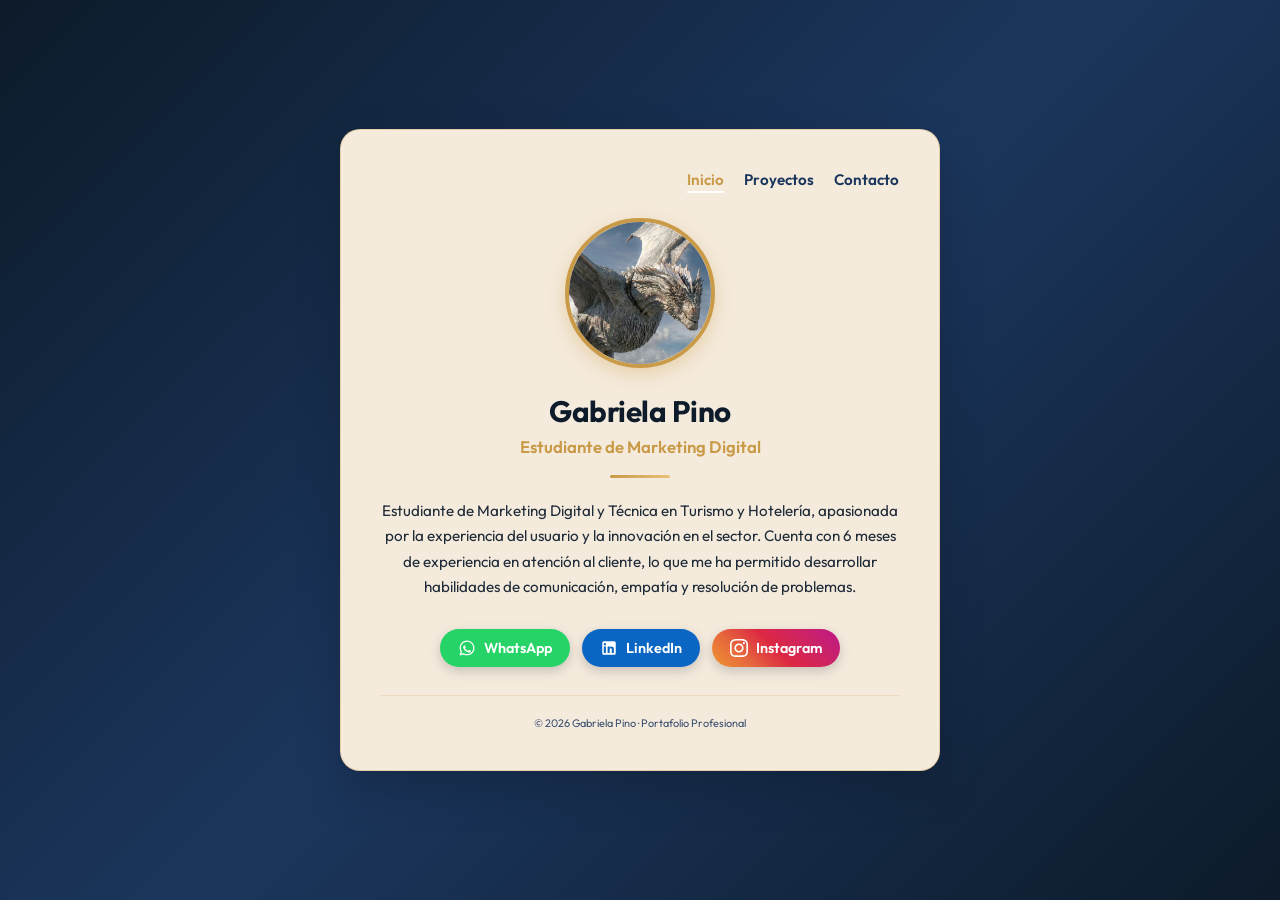
==== commit 7f688860: "agrego nuevos colores, animacion y finalizo el proyecto" ====
--- a/index.html
+++ b/index.html
@@ -4,7 +4,8 @@
 <head>
     <meta charset="UTF-8">
     <meta name="viewport" content="width=device-width, initial-scale=1.0">
-    <meta name="description" content="Portafolio profesional de Gabriela Pino - Estudiante de Marketing Digital y Técnica en Turismo y Hotelería.">
+    <meta name="description"
+        content="Portafolio profesional de Gabriela Pino - Estudiante de Marketing Digital y Técnica en Turismo y Hotelería.">
     <meta name="author" content="Gabriela Pino">
     <title>Mi Portafolio - Gabriela Pino</title>
     <!-- Vinculación del archivo CSS externo -->
@@ -13,61 +14,69 @@
     <link rel="preconnect" href="https://fonts.googleapis.com">
     <link rel="preconnect" href="https://fonts.gstatic.com" crossorigin>
     <link href="https://fonts.googleapis.com/css2?family=Outfit:wght@300;400;600;700&display=swap" rel="stylesheet">
+    <!-- Estilos de la librería de animación AOS -->
+    <link rel="stylesheet" href="https://unpkg.com/aos@next/dist/aos.css" />
 </head>
 
 <body class="light-theme">
 
     <!-- CONTENEDOR CENTRAL (TARJETA PRINCIPAL) -->
-    <main class="card">
+    <main class="card" data-aos="fade-up" data-aos-duration="900">
 
         <!-- ENCABEZADO: NAVEGACIÓN Y PRESENTACIÓN -->
-        <header class="profile-header">
-            <nav aria-label="Navegación principal">
-                <a href="index.html" class="active" aria-current="page">Inicio</a>
-                <a href="proyectos.html">Proyectos</a>
-                <a href="contacto.html">Contacto</a>
-            </nav>
 
-            <figure class="avatar-container">
-                <img src="img/gabriela.jpg" alt="Fotografía de Gabriela Pino" class="gabriela-img">
-            </figure>
+        <nav aria-label="Navegación principal">
+            <a href="index.html" class="active" aria-current="page">Inicio</a>
+            <a href="proyectos.html">Proyectos</a>
+            <a href="contacto.html">Contacto</a>
+        </nav>
 
-            <h1 class="profile-name">Gabriela Pino</h1>
-            <h2 class="profile-subtitle">Estudiante de Marketing Digital</h2>
-            <div class="divider" role="separator" aria-hidden="true"></div>
+        <figure class="avatar-container" data-aos="zoom-in" data-aos-delay="200">
+            <img src="img/gabriela.jpg" alt="Fotografía de Gabriela Pino" class="gabriela-img">
+        </figure>
+
+        <h1 class="profile-name" data-aos="fade-down" data-aos-delay="300">Gabriela Pino</h1>
+        <h2 class="profile-subtitle" data-aos="fade-up" data-aos-delay="350">Estudiante de Marketing Digital</h2>
+        <div class="divider" role="separator" aria-hidden="true" data-aos="zoom-in" data-aos-delay="400"></div>
         </header>
 
         <!-- SECCIÓN DE BIOGRAFÍA -->
-        <section class="profile-bio-section" aria-label="Sobre mí">
+        <section class="profile-bio-section" aria-label="Sobre mí" data-aos="fade-up" data-aos-delay="450">
             <p class="profile-bio">
                 Estudiante de Marketing Digital y Técnica en Turismo y Hotelería, apasionada por la
                 experiencia del usuario y la innovación en el sector. Cuenta con 6 meses de experiencia en atención al
-                cliente, lo que me ha permitido desarrollar habilidades de comunicación, empatía y resolución de problemas.
+                cliente, lo que me ha permitido desarrollar habilidades de comunicación, empatía y resolución de
+                problemas.
             </p>
         </section>
 
         <!-- PIE DE TARJETA CON REDES SOCIALES Y CRÉDITOS -->
-        <footer class="profile-footer">
+        <footer class="profile-footer" data-aos="fade-up" data-aos-delay="500">
             <section class="social-buttons" aria-label="Redes sociales y contacto">
                 <a href="https://wa.me/56977042031" target="_blank" rel="noopener noreferrer" class="btn btn-whatsapp"
                     title="WhatsApp" aria-label="Contactar por WhatsApp">
-                    <svg xmlns="http://www.w3.org/2000/svg" width="18" height="18" viewBox="0 0 24 24" fill="currentColor" aria-hidden="true">
+                    <svg xmlns="http://www.w3.org/2000/svg" width="18" height="18" viewBox="0 0 24 24"
+                        fill="currentColor" aria-hidden="true">
                         <path
                             d="M12.04 2c-5.46 0-9.91 4.45-9.91 9.91 0 1.75.46 3.45 1.32 4.95L2.05 22l5.25-1.38c1.45.79 3.08 1.21 4.74 1.21 5.46 0 9.91-4.45 9.91-9.91 0-2.65-1.03-5.14-2.9-7.01A9.816 9.816 0 0 0 12.04 2m.01 1.67c2.2 0 4.26.86 5.82 2.42a8.225 8.225 0 0 1 2.41 5.83c0 4.54-3.7 8.24-8.24 8.24-1.48 0-2.93-.39-4.19-1.15l-.3-.18-3.12.82.83-3.04-.2-.31a8.196 8.196 0 0 1-1.26-4.38c0-4.54 3.7-8.24 8.24-8.24m4.52 11.66c-.25-.13-1.47-.72-1.7-.81-.23-.08-.39-.13-.56.13-.17.25-.64.81-.79.97-.14.17-.29.19-.54.06-.25-.13-1.06-.39-2.03-1.25-.75-.67-1.26-1.5-1.41-1.75-.14-.25-.02-.39.11-.51.11-.11.25-.29.38-.44.13-.14.17-.25.25-.42.08-.17.04-.31-.02-.44-.06-.13-.56-1.35-.77-1.85-.2-.49-.41-.42-.56-.43h-.48c-.17 0-.44.06-.67.31-.23.25-.88.86-.88 2.1 0 1.24.9 2.44 1.03 2.61.13.17 1.77 2.7 4.29 3.79.6.26 1.07.41 1.44.53.6.19 1.15.16 1.59.1.48-.07 1.47-.6 1.68-1.18.21-.58.21-1.07.15-1.18-.07-.1-.23-.17-.48-.3z" />
                     </svg>
                     <span>WhatsApp</span>
                 </a>
                 <a href="https://www.linkedin.com/in/gabriela-pino-lillo-485820433?utm_source=share_via&utm_content=profile&utm_medium=_android"
-                    target="_blank" rel="noopener noreferrer" class="btn btn-linkedin" title="LinkedIn" aria-label="Perfil de LinkedIn">
-                    <svg xmlns="http://www.w3.org/2000/svg" width="18" height="18" viewBox="0 0 24 24" fill="currentColor" aria-hidden="true">
+                    target="_blank" rel="noopener noreferrer" class="btn btn-linkedin" title="LinkedIn"
+                    aria-label="Perfil de LinkedIn">
+                    <svg xmlns="http://www.w3.org/2000/svg" width="18" height="18" viewBox="0 0 24 24"
+                        fill="currentColor" aria-hidden="true">
                         <path
                             d="M19 3a2 2 0 0 1 2 2v14a2 2 0 0 1-2 2H5a2 2 0 0 1-2-2V5a2 2 0 0 1 2-2h14m-.5 15.5v-5.3a3.26 3.26 0 0 0-3.26-3.26c-.85 0-1.84.52-2.28 1.3v-1.11h-2.79v8.37h2.79v-4.93c0-.77.62-1.4 1.39-1.4a1.4 1.4 0 0 1 1.4 1.4v4.93h2.75M6.46 8.76a1.65 1.65 0 1 0 0-3.3 1.66 1.66 0 0 0 0 3.3m1.38 9.74v-8.37H5.08v8.37h2.76z" />
                     </svg>
                     <span>LinkedIn</span>
                 </a>
-                <a href="https://www.instagram.com/gbstd_?igsi=aTM3cG52bXR5Y2px" target="_blank" rel="noopener noreferrer"
-                    class="btn btn-instagram" title="Instagram" aria-label="Perfil de Instagram">
-                    <svg xmlns="http://www.w3.org/2000/svg" width="18" height="18" viewBox="0 0 24 24" fill="currentColor" aria-hidden="true">
+                <a href="https://www.instagram.com/gbstd_?igsi=aTM3cG52bXR5Y2px" target="_blank"
+                    rel="noopener noreferrer" class="btn btn-instagram" title="Instagram"
+                    aria-label="Perfil de Instagram">
+                    <svg xmlns="http://www.w3.org/2000/svg" width="18" height="18" viewBox="0 0 24 24"
+                        fill="currentColor" aria-hidden="true">
                         <path
                             d="M12 2.163c3.204 0 3.584.012 4.85.07 3.252.148 4.771 1.691 4.919 4.919.058 1.265.069 1.645.069 4.849 0 3.205-.012 3.584-.069 4.849-.149 3.225-1.664 4.771-4.919 4.919-1.266.058-1.644.07-4.85.07-3.204 0-3.584-.012-4.849-.07-3.26-.149-4.771-1.699-4.919-4.92-.058-1.265-.07-1.644-.07-4.849 0-3.204.013-3.583.07-4.849.149-3.227 1.664-4.771 4.919-4.919 1.266-.057 1.645-.069 4.849-.069zm0-2.163c-3.259 0-3.667.014-4.947.072-4.358.2-6.78 2.618-6.98 6.98-.059 1.281-.073 1.689-.073 4.948 0 3.259.014 3.668.072 4.948.2 4.358 2.618 6.78 6.98 6.98 1.281.058 1.689.072 4.948.072 3.259 0 3.668-.014 4.948-.072 4.354-.2 6.782-2.618 6.979-6.98.059-1.28.073-1.689.073-4.948 0-3.259-.014-3.667-.072-4.947-.196-4.354-2.617-6.78-6.979-6.98-1.281-.059-1.69-.073-4.949-.073zm0 5.838c-3.403 0-6.162 2.759-6.162 6.162s2.759 6.163 6.162 6.163 6.162-2.759 6.162-6.163c0-3.403-2.759-6.162-6.162-6.162zm0 10.162c-2.209 0-4-1.79-4-4 0-2.209 1.791-4 4-4s4 1.791 4 4c0 2.21-1.791 4-4 4zm6.406-11.845c-.796 0-1.441.645-1.441 1.44s.645 1.44 1.441 1.44c.795 0 1.439-.645 1.439-1.44s-.644-1.44-1.439-1.44z" />
                     </svg>
@@ -78,6 +87,15 @@
         </footer>
     </main>
 
+    <!-- Librería de animación AOS (Animate On Scroll) -->
+    <script src="https://unpkg.com/aos@next/dist/aos.js"></script>
+    <script>
+        AOS.init({
+            duration: 800,
+            once: true
+        });
+    </script>
+
 </body>
 
 </html>
--- a/css/style.css
+++ b/css/style.css
@@ -1,750 +1,750 @@
-/* ==========================================================================
-   VARIABLES DE LA PALETA NAVY & GOLD
-   ========================================================================== 
-   Definimos los colores de la paleta como variables CSS para que sea fácil
-   modificarlos y mantener la coherencia en todo el sitio web:
-   - Navy Blue: #0D1B2A (Azul marino profundo)
-   - Ocean Blue: #1B365D (Azul océano)
-   - Antique Gold: #C99A47 (Dorado envejecido / clásico)
-   - Champagne Gold: #E6C17A (Dorado champán luminoso)
-   - Ivory: #F5EBDD (Marfil cálido / fondo de tarjeta elegante)
-   ========================================================================== */
-:root {
-    --navy-blue: #0D1B2A;
-    --ocean-blue: #1B365D;
-    --antique-gold: #C99A47;
-    --champagne-gold: #E6C17A;
-    --ivory: #F5EBDD;
-
-    /* Degradados reutilizables */
-    --bg-gradient: linear-gradient(135deg, #0D1B2A 0%, #1B365D 50%, #0D1B2A 100%);
-    --gold-gradient: linear-gradient(90deg, #C99A47 0%, #E6C17A 100%);
-    --gold-btn-gradient: linear-gradient(135deg, #C99A47 0%, #E6C17A 100%);
-}
-
-/* ==========================================================================
-   1. RESET Y ESTILOS GENERALES
-   ========================================================================== */
-* {
-    margin: 0;
-    padding: 0;
-    box-sizing: border-box;
-    /* Permite calcular bordes y paddings dentro del tamaño del elemento */
-}
-
-body {
-    font-family: 'Outfit', 'Arial', sans-serif;
-
-    /* CÓMO SE HACE EL DEGRADADO AZUL:
-       Utilizamos 'linear-gradient(135deg, ...)' combinando el Navy Blue (#0D1B2A)
-       y el Ocean Blue (#1B365D). El ángulo a 135 grados da una inclinación diagonal elegante.
-       'background-attachment: fixed' fija el degradado para que cubra toda la pantalla al hacer scroll. */
-    background: var(--bg-gradient);
-    background-attachment: fixed;
-    color: var(--navy-blue);
-
-    /* ESTRUCTURA DE CENTRADO (FLEXBOX) */
-    display: flex;
-    justify-content: center;
-    /* Centra la tarjeta horizontalmente */
-    align-items: center;
-    /* Centra la tarjeta verticalmente */
-
-    min-height: 100vh;
-    /* Fuerza al body a ocupar todo el alto de la pantalla visible */
-    padding: 20px;
-    /* Colchón de seguridad para que la tarjeta no choque en celulares */
-}
-
-/* ==========================================================================
-   2. CONTENEDOR CENTRAL RESPONSIVO (CARD DE INICIO)
-   ========================================================================== */
-.card {
-    /* Color Ivory (marfil) de la paleta para simular papel fino y elegante */
-    background-color: var(--ivory);
-    border: 1px solid rgba(201, 154, 71, 0.35);
-
-    /* RESPONSIVIDAD */
-    width: 90%;
-    /* Ocupará el 90% de la pantalla en dispositivos móviles */
-    max-width: 600px;
-    /* En pantallas grandes, se detendrá y no medirá más de 600px */
-
-    border-radius: 20px;
-    box-shadow: 0 16px 40px rgba(13, 27, 42, 0.35);
-    /* Sombra profunda con el tono Navy Blue */
-    padding: 40px;
-    text-align: center;
-    /* Centra los textos que pongas dentro por defecto */
-}
-
-/* ==========================================================================
-   3. MENÚ DE NAVEGACIÓN
-   ========================================================================== */
-nav {
-    display: flex;
-    justify-content: flex-end;
-    /* Alinea los enlaces a la derecha */
-    gap: 20px;
-    /* Espacio de separación entre cada enlace */
-    margin-bottom: 25px;
-    /* Espacio hacia abajo para no chocar con la foto */
-}
-
-nav a {
-    text-decoration: none;
-    /* Quita la línea subrayada azul típica de los links */
-    color: var(--ocean-blue);
-    /* Color inicial del enlace usando Ocean Blue */
-    font-weight: 600;
-    /* Hace la letra semi-negrita */
-    font-size: 0.95rem;
-    /* Tamaño de la fuente */
-    transition: color 0.3s ease, border-color 0.3s ease;
-    /* Transición suave al pasar el ratón */
-    padding-bottom: 3px;
-}
-
-nav a:hover,
-nav a.active {
-    color: #ffffff;
-    /* Color blanco al pasar el cursor sobre el enlace o cuando está activo */
-}
-
-nav a.active {
-    border-bottom: 2px solid #ffffff;
-    padding-bottom: 2px;
-}
-
-/* ==========================================================================
-   4. IMAGEN DE PERFIL (AVATAR CIRCULAR)
-   ========================================================================== */
-.avatar-container {
-    margin-bottom: 20px;
-    /* Espacio entre la foto y tu nombre debajo */
-}
-
-.gabriela-img {
-    width: 150px;
-    /* Ancho fijo de la imagen */
-    height: 150px;
-    /* Alto fijo (igual al ancho para que sea un cuadrado perfecto) */
-    border-radius: 50%;
-    /* Transforma el cuadrado en un círculo perfecto */
-    object-fit: cover;
-    /* Evita que la foto se estire o deforme, recortando el exceso */
-    border: 4px solid var(--antique-gold);
-    /* Borde dorado alrededor para resaltar el perfil */
-    box-shadow: 0 6px 20px rgba(201, 154, 71, 0.35);
-    /* Sombra dorada suave para darle relieve de lujo */
-}
-
-/* ==========================================================================
-   5. TEXTOS DE PERFIL (NOMBRE, SUBTÍTULO, DIVISOR Y BIOGRAFÍA)
-   ========================================================================== */
-.profile-name {
-    font-size: 1.85rem;
-    font-weight: 700;
-    color: var(--navy-blue);
-    margin-bottom: 6px;
-    letter-spacing: -0.5px;
-}
-
-.profile-subtitle {
-    font-size: 1.05rem;
-    font-weight: 600;
-    color: var(--antique-gold);
-    margin-bottom: 18px;
-}
-
-.divider {
-    width: 60px;
-    height: 3px;
-    /* Degradado dorado lineal de izquierda a derecha */
-    background: var(--gold-gradient);
-    margin: 0 auto 20px auto;
-    border-radius: 2px;
-}
-
-.profile-bio {
-    font-size: 0.95rem;
-    line-height: 1.65;
-    color: var(--navy-blue);
-    margin-bottom: 30px;
-    opacity: 0.92;
-}
-
-/* ==========================================================================
-   6. BOTONES DE REDES SOCIALES
-   ========================================================================== */
-.social-buttons {
-    display: flex;
-    justify-content: center;
-    align-items: center;
-    gap: 12px;
-    flex-wrap: wrap;
-}
-
-.btn {
-    display: inline-flex;
-    align-items: center;
-    justify-content: center;
-    gap: 8px;
-    padding: 10px 18px;
-    border-radius: 30px;
-    font-size: 0.9rem;
-    font-weight: 600;
-    text-decoration: none;
-    color: #ffffff;
-    transition: transform 0.25s ease, box-shadow 0.25s ease, filter 0.25s ease;
-    box-shadow: 0 4px 12px rgba(13, 27, 42, 0.2);
-}
-
-.btn svg {
-    display: block;
-}
-
-.btn:hover {
-    transform: translateY(-2px);
-}
-
-/* WhatsApp */
-.btn-whatsapp {
-    background-color: #25d366;
-}
-
-.btn-whatsapp:hover {
-    background-color: #1ebd5b;
-    box-shadow: 0 6px 16px rgba(37, 211, 102, 0.4);
-}
-
-/* LinkedIn */
-.btn-linkedin {
-    background-color: #0a66c2;
-}
-
-.btn-linkedin:hover {
-    background-color: #08529d;
-    box-shadow: 0 6px 16px rgba(10, 102, 194, 0.4);
-}
-
-/* Instagram */
-.btn-instagram {
-    background: linear-gradient(45deg, #f09433 0%, #e6683c 25%, #dc2743 50%, #cc2366 75%, #bc1888 100%);
-}
-
-.btn-instagram:hover {
-    box-shadow: 0 6px 16px rgba(220, 39, 67, 0.4);
-    filter: brightness(1.08);
-}
-
-/* ==========================================================================
-   7. PÁGINA DE PROYECTOS (ESTILO NAVY & GOLD)
-   ========================================================================== */
-
-/* Fondo azul con degradado uniforme en páginas secundarias */
-body.light-theme {
-    background: var(--bg-gradient);
-    background-attachment: fixed;
-}
-
-/* Tarjeta principal marfil (Ivory) para proyectos */
-.card-projects {
-    background-color: var(--ivory);
-    border: 1px solid rgba(201, 154, 71, 0.35);
-    width: 92%;
-    max-width: 820px;
-    border-radius: 24px;
-    box-shadow: 0 16px 45px rgba(13, 27, 42, 0.35);
-    padding: 45px 50px;
-    text-align: left;
-}
-
-/* Menú de navegación en proyectos */
-.card-projects nav {
-    display: flex;
-    justify-content: flex-end;
-    gap: 24px;
-    margin-bottom: 25px;
-}
-
-.card-projects nav a {
-    text-decoration: none;
-    color: #555e6d;
-    font-weight: 500;
-    font-size: 0.95rem;
-    transition: color 0.25s ease, border-color 0.25s ease;
-    padding-bottom: 4px;
-}
-
-.card-projects nav a:hover {
-    color: var(--antique-gold);
-}
-
-/* Indicador de pestaña activa con color Antique Gold */
-.card-projects nav a.active {
-    color: var(--navy-blue);
-    font-weight: 700;
-    border-bottom: 2.5px solid var(--antique-gold);
-}
-
-/* Encabezado: Título, barrita decorativa y subtítulo */
-.projects-header {
-    margin-bottom: 20px;
-}
-
-.projects-title {
-    font-size: 2.1rem;
-    font-weight: 700;
-    color: #111827;
-    letter-spacing: -0.5px;
-    margin-bottom: 8px;
-}
-
-.accent-line {
-    width: 44px;
-    height: 3.5px;
-    background: var(--gold-gradient);
-    border-radius: 3px;
-    margin-bottom: 12px;
-}
-
-.projects-subtitle {
-    color: #6b7280;
-    font-size: 0.95rem;
-    font-weight: 500;
-    line-height: 1.5;
-}
-
-/* Contenedor de filas de proyectos */
-.projects-list {
-    display: flex;
-    flex-direction: column;
-}
-
-/* Fila de cada proyecto (Flexbox para separar info e imagen) */
-.project-row {
-    display: flex;
-    align-items: center;
-    justify-content: space-between;
-    gap: 35px;
-    padding: 28px 0;
-    border-bottom: 1px solid #edf0f5;
-}
-
-.project-row:last-child {
-    border-bottom: none;
-    padding-bottom: 0;
-}
-
-/* Columna izquierda: Información del proyecto */
-.project-info {
-    flex: 1;
-}
-
-.project-info h3 {
-    font-size: 1.25rem;
-    font-weight: 700;
-    color: #111827;
-    margin-bottom: 8px;
-    letter-spacing: -0.2px;
-}
-
-.project-info p {
-    color: #6b7280;
-    font-size: 0.92rem;
-    line-height: 1.55;
-    margin-bottom: 14px;
-}
-
-/* Enlace "Ver proyecto ->" con acento dorado */
-.project-link {
-    display: inline-flex;
-    align-items: center;
-    gap: 6px;
-    color: var(--antique-gold);
-    font-weight: 700;
-    font-size: 0.92rem;
-    text-decoration: none;
-    transition: color 0.2s ease, gap 0.2s ease;
-}
-
-.project-link span {
-    display: inline-block;
-    font-size: 1.1rem;
-    transition: transform 0.25s ease;
-}
-
-.project-link:hover {
-    color: var(--ocean-blue);
-    gap: 9px;
-}
-
-.project-link:hover span {
-    transform: translateX(4px);
-}
-
-/* Columna derecha: Miniatura o maqueta del proyecto */
-.project-preview {
-    width: 250px;
-    height: 140px;
-    flex-shrink: 0;
-    border-radius: 14px;
-    overflow: hidden;
-    background-color: rgba(27, 54, 93, 0.06);
-    border: 1px solid rgba(201, 154, 71, 0.25);
-    box-shadow: 0 4px 14px rgba(13, 27, 42, 0.08);
-}
-
-.project-preview img {
-    width: 100%;
-    height: 100%;
-    object-fit: cover;
-    display: block;
-    transition: transform 0.35s ease;
-}
-
-.project-row:hover .project-preview img {
-    transform: scale(1.05);
-}
-
-/* ==========================================================================
-   8. RESPONSIVIDAD PARA CELULARES
-   ========================================================================== */
-@media (max-width: 720px) {
-    .card-projects {
-        padding: 30px 20px;
-        width: 100%;
-        border-radius: 18px;
-    }
-
-    .project-row {
-        flex-direction: column-reverse;
-        align-items: stretch;
-        gap: 16px;
-        padding: 22px 0;
-    }
-
-    .project-preview {
-        width: 100%;
-        height: 180px;
-    }
-
-    .projects-title {
-        font-size: 1.75rem;
-    }
-}
-
-/* ==========================================================================
-   9. PÁGINA DE CONTACTO (ESTILO NAVY & GOLD)
-   ========================================================================== */
-
-/* Tarjeta principal marfil (Ivory) para contacto */
-.card-contact {
-    background-color: var(--ivory);
-    border: 1px solid rgba(201, 154, 71, 0.35);
-    width: 92%;
-    max-width: 840px;
-    border-radius: 24px;
-    box-shadow: 0 16px 45px rgba(13, 27, 42, 0.35);
-    padding: 45px 50px;
-    text-align: left;
-}
-
-/* Menú de navegación en contacto */
-.card-contact nav {
-    display: flex;
-    justify-content: flex-end;
-    gap: 24px;
-    margin-bottom: 25px;
-}
-
-.card-contact nav a {
-    text-decoration: none;
-    color: var(--ocean-blue);
-    font-weight: 500;
-    font-size: 0.95rem;
-    transition: color 0.25s ease, border-color 0.25s ease;
-    padding-bottom: 4px;
-}
-
-.card-contact nav a:hover {
-    color: var(--antique-gold);
-}
-
-.card-contact nav a.active {
-    color: var(--navy-blue);
-    font-weight: 700;
-    border-bottom: 2.5px solid var(--antique-gold);
-}
-
-/* Encabezado: Título, barrita decorativa y subtítulo */
-.contact-header {
-    margin-bottom: 25px;
-}
-
-.contact-title {
-    font-size: 2.1rem;
-    font-weight: 700;
-    color: var(--navy-blue);
-    letter-spacing: -0.5px;
-    margin-bottom: 8px;
-}
-
-.contact-subtitle {
-    color: var(--ocean-blue);
-    font-size: 0.95rem;
-    font-weight: 500;
-    line-height: 1.55;
-}
-
-/* Disposición en 2 columnas (Formulario a la izq, Ilustración a la der) */
-.contact-grid {
-    display: grid;
-    grid-template-columns: 1.15fr 0.85fr;
-    gap: 40px;
-    align-items: center;
-}
-
-/* Formulario */
-.contact-form {
-    display: flex;
-    flex-direction: column;
-    gap: 16px;
-}
-
-.form-group {
-    display: flex;
-    flex-direction: column;
-    gap: 6px;
-}
-
-.form-group label {
-    font-size: 0.88rem;
-    font-weight: 600;
-    color: var(--navy-blue);
-}
-
-.form-group input,
-.form-group textarea {
-    width: 100%;
-    background-color: #ffffff;
-    border: 1.5px solid rgba(27, 54, 93, 0.2);
-    border-radius: 10px;
-    padding: 12px 14px;
-    font-family: inherit;
-    font-size: 0.92rem;
-    color: var(--navy-blue);
-    transition: border-color 0.25s ease, box-shadow 0.25s ease;
-}
-
-.form-group input::placeholder,
-.form-group textarea::placeholder {
-    color: rgba(27, 54, 93, 0.45);
-}
-
-.form-group input:focus,
-.form-group textarea:focus {
-    outline: none;
-    border-color: var(--antique-gold);
-    box-shadow: 0 0 0 3px rgba(201, 154, 71, 0.25);
-}
-
-.form-group textarea {
-    resize: vertical;
-    min-height: 105px;
-}
-
-/* Botón Enviar mensaje con estilo de alto contraste y elegancia */
-.btn-send {
-    display: inline-flex;
-    align-items: center;
-    justify-content: center;
-    gap: 10px;
-    background: var(--navy-blue);
-    color: var(--ivory);
-    border: 1.5px solid var(--antique-gold);
-    border-radius: 10px;
-    padding: 13px 24px;
-    font-family: inherit;
-    font-size: 0.95rem;
-    font-weight: 600;
-    cursor: pointer;
-    box-shadow: 0 6px 18px rgba(13, 27, 42, 0.25);
-    transition: all 0.25s ease;
-    margin-top: 4px;
-    width: 100%;
-}
-
-.btn-send svg {
-    transition: transform 0.25s ease;
-    stroke: var(--champagne-gold);
-}
-
-.btn-send:hover {
-    background: var(--gold-btn-gradient);
-    color: var(--navy-blue);
-    border-color: var(--champagne-gold);
-    transform: translateY(-2px);
-    box-shadow: 0 8px 22px rgba(201, 154, 71, 0.4);
-}
-
-.btn-send:hover svg {
-    stroke: var(--navy-blue);
-    transform: translateX(4px) translateY(-2px);
-}
-
-/* Columna derecha: Ilustración y cajita de contacto directo */
-.contact-sidebar {
-    display: flex;
-    flex-direction: column;
-    align-items: center;
-    gap: 22px;
-}
-
-/* Animación de flotación continua para la carta */
-@keyframes letterFloat {
-    0% {
-        transform: translateY(0px) rotate(0deg);
-        box-shadow: 0 10px 25px rgba(8, 3, 66, 0.1);
-    }
-
-    50% {
-        transform: translateY(-12px) rotate(1.5deg);
-        box-shadow: 0 20px 35px rgba(8, 3, 66, 0.2);
-    }
-
-    100% {
-        transform: translateY(0px) rotate(0deg);
-        box-shadow: 0 10px 25px rgba(8, 3, 66, 0.1);
-    }
-}
-
-.contact-illustration {
-    width: 100%;
-    max-width: 270px;
-    aspect-ratio: 1 / 1;
-    border-radius: 20px;
-    overflow: hidden;
-    display: flex;
-    align-items: center;
-    justify-content: center;
-    background: radial-gradient(circle, rgba(255, 255, 255, 0.6) 0%, rgba(255, 255, 255, 0.2) 70%);
-    box-shadow: 0 10px 25px rgba(8, 3, 66, 0.08);
-}
-
-.contact-illustration img {
-    width: 100%;
-    height: 100%;
-    object-fit: cover;
-    display: block;
-    pointer-events: none;
-    transition: transform 0.35s ease;
-}
-
-.contact-illustration:hover img {
-    transform: scale(1.05);
-}
-
-/* Tarjeta flotante "También puedes escribirme a..." */
-.direct-contact-card {
-    width: 100%;
-    background-color: rgba(255, 255, 255, 0.75);
-    border: 1px solid rgba(201, 154, 71, 0.3);
-    border-radius: 16px;
-    padding: 16px 18px;
-    display: flex;
-    align-items: center;
-    gap: 14px;
-    backdrop-filter: blur(4px);
-    transition: background-color 0.25s ease, transform 0.25s ease, border-color 0.25s ease;
-}
-
-.direct-contact-card:hover {
-    background-color: #ffffff;
-    border-color: var(--antique-gold);
-    transform: translateY(-2px);
-    box-shadow: 0 6px 16px rgba(13, 27, 42, 0.08);
-}
-
-.direct-icon {
-    width: 44px;
-    height: 44px;
-    border-radius: 12px;
-    background-color: var(--navy-blue);
-    color: var(--champagne-gold);
-    display: flex;
-    align-items: center;
-    justify-content: center;
-    flex-shrink: 0;
-    border: 1px solid rgba(201, 154, 71, 0.35);
-}
-
-.direct-info {
-    display: flex;
-    flex-direction: column;
-    gap: 2px;
-}
-
-.direct-label {
-    font-size: 0.82rem;
-    font-weight: 600;
-    color: var(--ocean-blue);
-}
-
-.direct-email {
-    font-size: 0.88rem;
-    font-weight: 700;
-    color: var(--navy-blue);
-    text-decoration: none;
-    transition: color 0.2s;
-    word-break: break-all;
-}
-
-.direct-email:hover {
-    color: var(--antique-gold);
-    text-decoration: underline;
-}
-
-.direct-note {
-    font-size: 0.76rem;
-    color: var(--ocean-blue);
-    opacity: 0.85;
-}
-
-/* Responsividad para móviles en contacto */
-@media (max-width: 760px) {
-    .card-contact {
-        padding: 30px 20px;
-        width: 100%;
-        border-radius: 18px;
-    }
-
-    .contact-grid {
-        grid-template-columns: 1fr;
-        gap: 28px;
-    }
-
-    .contact-illustration {
-        max-width: 220px;
-    }
-}
-
-/* ==========================================================================
-   8. PIE DE PÁGINA SEMÁNTICO Y CRÉDITOS
-   ========================================================================== */
-.footer-credit,
-.projects-footer,
-.contact-footer {
-    margin-top: 28px;
-    padding-top: 18px;
-    border-top: 1px solid rgba(201, 154, 71, 0.25);
-    text-align: center;
-    font-size: 0.82rem;
-    color: var(--ocean-blue);
-    opacity: 0.85;
-}
-
-.profile-footer {
-    margin-top: 5px;
-}+/* ==========================================================================
+   VARIABLES DE LA PALETA NAVY & GOLD
+   ========================================================================== 
+   Definimos los colores de la paleta como variables CSS para que sea fácil
+   modificarlos y mantener la coherencia en todo el sitio web:
+   - Navy Blue: #0D1B2A (Azul marino profundo)
+   - Ocean Blue: #1B365D (Azul océano)
+   - Antique Gold: #C99A47 (Dorado envejecido / clásico)
+   - Champagne Gold: #E6C17A (Dorado champán luminoso)
+   - Ivory: #F5EBDD (Marfil cálido / fondo de tarjeta elegante)
+   ========================================================================== */
+:root {
+    --navy-blue: #0D1B2A;
+    --ocean-blue: #1B365D;
+    --antique-gold: #C99A47;
+    --champagne-gold: #E6C17A;
+    --ivory: #F5EBDD;
+
+    /* Degradados reutilizables */
+    --bg-gradient: linear-gradient(135deg, #0D1B2A 0%, #1B365D 50%, #0D1B2A 100%);
+    --gold-gradient: linear-gradient(90deg, #C99A47 0%, #E6C17A 100%);
+    --gold-btn-gradient: linear-gradient(135deg, #C99A47 0%, #E6C17A 100%);
+}
+
+/* ==========================================================================
+   1. RESET Y ESTILOS GENERALES
+   ========================================================================== */
+* {
+    margin: 0;
+    padding: 0;
+    box-sizing: border-box;
+    /* Permite calcular bordes y paddings dentro del tamaño del elemento */
+}
+
+body {
+    font-family: 'Outfit', 'Arial', sans-serif;
+
+    /* CÓMO SE HACE EL DEGRADADO AZUL:
+       Utilizamos 'linear-gradient(135deg, ...)' combinando el Navy Blue (#0D1B2A)
+       y el Ocean Blue (#1B365D). El ángulo a 135 grados da una inclinación diagonal elegante.
+       'background-attachment: fixed' fija el degradado para que cubra toda la pantalla al hacer scroll. */
+    background: var(--bg-gradient);
+    background-attachment: fixed;
+    color: var(--navy-blue);
+
+    /* ESTRUCTURA DE CENTRADO (FLEXBOX) */
+    display: flex;
+    justify-content: center;
+    /* Centra la tarjeta horizontalmente */
+    align-items: center;
+    /* Centra la tarjeta verticalmente */
+
+    min-height: 100vh;
+    /* Fuerza al body a ocupar todo el alto de la pantalla visible */
+    padding: 20px;
+    /* Colchón de seguridad para que la tarjeta no choque en celulares */
+}
+
+/* ==========================================================================
+   2. CONTENEDOR CENTRAL RESPONSIVO (CARD DE INICIO)
+   ========================================================================== */
+.card {
+    /* Color Ivory (marfil) de la paleta para simular papel fino y elegante */
+    background-color: var(--ivory);
+    border: 1px solid rgba(201, 154, 71, 0.35);
+
+    /* RESPONSIVIDAD */
+    width: 90%;
+    /* Ocupará el 90% de la pantalla en dispositivos móviles */
+    max-width: 600px;
+    /* En pantallas grandes, se detendrá y no medirá más de 600px */
+
+    border-radius: 20px;
+    box-shadow: 0 16px 40px rgba(13, 27, 42, 0.35);
+    /* Sombra profunda con el tono Navy Blue */
+    padding: 40px;
+    text-align: center;
+    /* Centra los textos que pongas dentro por defecto */
+}
+
+/* ==========================================================================
+   3. MENÚ DE NAVEGACIÓN
+   ========================================================================== */
+nav {
+    display: flex;
+    justify-content: flex-end;
+    /* Alinea los enlaces a la derecha */
+    gap: 20px;
+    /* Espacio de separación entre cada enlace */
+    margin-bottom: 25px;
+    /* Espacio hacia abajo para no chocar con la foto */
+}
+
+nav a {
+    text-decoration: none;
+    /* Quita la línea subrayada azul típica de los links */
+    color: var(--ocean-blue);
+    /* Color inicial del enlace usando Ocean Blue */
+    font-weight: 600;
+    /* Hace la letra semi-negrita */
+    font-size: 0.95rem;
+    /* Tamaño de la fuente */
+    transition: color 0.3s ease, border-color 0.3s ease;
+    /* Transición suave al pasar el ratón */
+    padding-bottom: 3px;
+}
+
+nav a:hover,
+nav a.active {
+    color: var(--antique-gold);
+    /* Color blanco al pasar el cursor sobre el enlace o cuando está activo */
+}
+
+nav a.active {
+    border-bottom: 2px solid #ffffff;
+    padding-bottom: 2px;
+}
+
+/* ==========================================================================
+   4. IMAGEN DE PERFIL (AVATAR CIRCULAR)
+   ========================================================================== */
+.avatar-container {
+    margin-bottom: 20px;
+    /* Espacio entre la foto y tu nombre debajo */
+}
+
+.gabriela-img {
+    width: 150px;
+    /* Ancho fijo de la imagen */
+    height: 150px;
+    /* Alto fijo (igual al ancho para que sea un cuadrado perfecto) */
+    border-radius: 50%;
+    /* Transforma el cuadrado en un círculo perfecto */
+    object-fit: cover;
+    /* Evita que la foto se estire o deforme, recortando el exceso */
+    border: 4px solid var(--antique-gold);
+    /* Borde dorado alrededor para resaltar el perfil */
+    box-shadow: 0 6px 20px rgba(201, 154, 71, 0.35);
+    /* Sombra dorada suave para darle relieve de lujo */
+}
+
+/* ==========================================================================
+   5. TEXTOS DE PERFIL (NOMBRE, SUBTÍTULO, DIVISOR Y BIOGRAFÍA)
+   ========================================================================== */
+.profile-name {
+    font-size: 1.85rem;
+    font-weight: 700;
+    color: var(--navy-blue);
+    margin-bottom: 6px;
+    letter-spacing: -0.5px;
+}
+
+.profile-subtitle {
+    font-size: 1.05rem;
+    font-weight: 600;
+    color: var(--antique-gold);
+    margin-bottom: 18px;
+}
+
+.divider {
+    width: 60px;
+    height: 3px;
+    /* Degradado dorado lineal de izquierda a derecha */
+    background: var(--gold-gradient);
+    margin: 0 auto 20px auto;
+    border-radius: 2px;
+}
+
+.profile-bio {
+    font-size: 0.95rem;
+    line-height: 1.65;
+    color: var(--navy-blue);
+    margin-bottom: 30px;
+    opacity: 0.92;
+}
+
+/* ==========================================================================
+   6. BOTONES DE REDES SOCIALES
+   ========================================================================== */
+.social-buttons {
+    display: flex;
+    justify-content: center;
+    align-items: center;
+    gap: 12px;
+    flex-wrap: wrap;
+}
+
+.btn {
+    display: inline-flex;
+    align-items: center;
+    justify-content: center;
+    gap: 8px;
+    padding: 10px 18px;
+    border-radius: 30px;
+    font-size: 0.9rem;
+    font-weight: 600;
+    text-decoration: none;
+    color: #ffffff;
+    transition: transform 0.25s ease, box-shadow 0.25s ease, filter 0.25s ease;
+    box-shadow: 0 4px 12px rgba(13, 27, 42, 0.2);
+}
+
+.btn svg {
+    display: block;
+}
+
+.btn:hover {
+    transform: translateY(-2px);
+}
+
+/* WhatsApp */
+.btn-whatsapp {
+    background-color: #25d366;
+}
+
+.btn-whatsapp:hover {
+    background-color: #1ebd5b;
+    box-shadow: 0 6px 16px rgba(37, 211, 102, 0.4);
+}
+
+/* LinkedIn */
+.btn-linkedin {
+    background-color: #0a66c2;
+}
+
+.btn-linkedin:hover {
+    background-color: #08529d;
+    box-shadow: 0 6px 16px rgba(10, 102, 194, 0.4);
+}
+
+/* Instagram */
+.btn-instagram {
+    background: linear-gradient(45deg, #f09433 0%, #e6683c 25%, #dc2743 50%, #cc2366 75%, #bc1888 100%);
+}
+
+.btn-instagram:hover {
+    box-shadow: 0 6px 16px rgba(220, 39, 67, 0.4);
+    filter: brightness(1.08);
+}
+
+/* ==========================================================================
+   7. PÁGINA DE PROYECTOS (ESTILO NAVY & GOLD)
+   ========================================================================== */
+
+/* Fondo azul con degradado uniforme en páginas secundarias */
+body.light-theme {
+    background: var(--bg-gradient);
+    background-attachment: fixed;
+}
+
+/* Tarjeta principal marfil (Ivory) para proyectos */
+.card-projects {
+    background-color: var(--ivory);
+    border: 1px solid rgba(201, 154, 71, 0.35);
+    width: 92%;
+    max-width: 820px;
+    border-radius: 24px;
+    box-shadow: 0 16px 45px rgba(13, 27, 42, 0.35);
+    padding: 45px 50px;
+    text-align: left;
+}
+
+/* Menú de navegación en proyectos */
+.card-projects nav {
+    display: flex;
+    justify-content: flex-end;
+    gap: 24px;
+    margin-bottom: 25px;
+}
+
+.card-projects nav a {
+    text-decoration: none;
+    color: #555e6d;
+    font-weight: 500;
+    font-size: 0.95rem;
+    transition: color 0.25s ease, border-color 0.25s ease;
+    padding-bottom: 4px;
+}
+
+.card-projects nav a:hover {
+    color: var(--antique-gold);
+}
+
+/* Indicador de pestaña activa con color Antique Gold */
+.card-projects nav a.active {
+    color: var(--navy-blue);
+    font-weight: 700;
+    border-bottom: 2.5px solid var(--antique-gold);
+}
+
+/* Encabezado: Título, barrita decorativa y subtítulo */
+.projects-header {
+    margin-bottom: 20px;
+}
+
+.projects-title {
+    font-size: 2.1rem;
+    font-weight: 700;
+    color: #111827;
+    letter-spacing: -0.5px;
+    margin-bottom: 8px;
+}
+
+.accent-line {
+    width: 44px;
+    height: 3.5px;
+    background: var(--gold-gradient);
+    border-radius: 3px;
+    margin-bottom: 12px;
+}
+
+.projects-subtitle {
+    color: #6b7280;
+    font-size: 0.95rem;
+    font-weight: 500;
+    line-height: 1.5;
+}
+
+/* Contenedor de filas de proyectos */
+.projects-list {
+    display: flex;
+    flex-direction: column;
+}
+
+/* Fila de cada proyecto (Flexbox para separar info e imagen) */
+.project-row {
+    display: flex;
+    align-items: center;
+    justify-content: space-between;
+    gap: 35px;
+    padding: 28px 0;
+    border-bottom: 1px solid #edf0f5;
+}
+
+.project-row:last-child {
+    border-bottom: none;
+    padding-bottom: 0;
+}
+
+/* Columna izquierda: Información del proyecto */
+.project-info {
+    flex: 1;
+}
+
+.project-info h3 {
+    font-size: 1.25rem;
+    font-weight: 700;
+    color: #111827;
+    margin-bottom: 8px;
+    letter-spacing: -0.2px;
+}
+
+.project-info p {
+    color: #6b7280;
+    font-size: 0.92rem;
+    line-height: 1.55;
+    margin-bottom: 14px;
+}
+
+/* Enlace "Ver proyecto ->" con acento dorado */
+.project-link {
+    display: inline-flex;
+    align-items: center;
+    gap: 6px;
+    color: var(--antique-gold);
+    font-weight: 700;
+    font-size: 0.92rem;
+    text-decoration: none;
+    transition: color 0.2s ease, gap 0.2s ease;
+}
+
+.project-link span {
+    display: inline-block;
+    font-size: 1.1rem;
+    transition: transform 0.25s ease;
+}
+
+.project-link:hover {
+    color: var(--ocean-blue);
+    gap: 9px;
+}
+
+.project-link:hover span {
+    transform: translateX(4px);
+}
+
+/* Columna derecha: Miniatura o maqueta del proyecto */
+.project-preview {
+    width: 250px;
+    height: 140px;
+    flex-shrink: 0;
+    border-radius: 14px;
+    overflow: hidden;
+    background-color: rgba(27, 54, 93, 0.06);
+    border: 1px solid rgba(201, 154, 71, 0.25);
+    box-shadow: 0 4px 14px rgba(13, 27, 42, 0.08);
+}
+
+.project-preview img {
+    width: 100%;
+    height: 100%;
+    object-fit: cover;
+    display: block;
+    transition: transform 0.35s ease;
+}
+
+.project-row:hover .project-preview img {
+    transform: scale(1.05);
+}
+
+/* ==========================================================================
+   8. RESPONSIVIDAD PARA CELULARES
+   ========================================================================== */
+@media (max-width: 720px) {
+    .card-projects {
+        padding: 30px 20px;
+        width: 100%;
+        border-radius: 18px;
+    }
+
+    .project-row {
+        flex-direction: column-reverse;
+        align-items: stretch;
+        gap: 16px;
+        padding: 22px 0;
+    }
+
+    .project-preview {
+        width: 100%;
+        height: 180px;
+    }
+
+    .projects-title {
+        font-size: 1.75rem;
+    }
+}
+
+/* ==========================================================================
+   9. PÁGINA DE CONTACTO (ESTILO NAVY & GOLD)
+   ========================================================================== */
+
+/* Tarjeta principal marfil (Ivory) para contacto */
+.card-contact {
+    background-color: var(--ivory);
+    border: 1px solid rgba(201, 154, 71, 0.35);
+    width: 92%;
+    max-width: 840px;
+    border-radius: 24px;
+    box-shadow: 0 16px 45px rgba(13, 27, 42, 0.35);
+    padding: 45px 50px;
+    text-align: left;
+}
+
+/* Menú de navegación en contacto */
+.card-contact nav {
+    display: flex;
+    justify-content: flex-end;
+    gap: 24px;
+    margin-bottom: 25px;
+}
+
+.card-contact nav a {
+    text-decoration: none;
+    color: var(--ocean-blue);
+    font-weight: 500;
+    font-size: 0.95rem;
+    transition: color 0.25s ease, border-color 0.25s ease;
+    padding-bottom: 4px;
+}
+
+.card-contact nav a:hover {
+    color: var(--antique-gold);
+}
+
+.card-contact nav a.active {
+    color: var(--navy-blue);
+    font-weight: 700;
+    border-bottom: 2.5px solid var(--antique-gold);
+}
+
+/* Encabezado: Título, barrita decorativa y subtítulo */
+.contact-header {
+    margin-bottom: 25px;
+}
+
+.contact-title {
+    font-size: 2.1rem;
+    font-weight: 700;
+    color: var(--navy-blue);
+    letter-spacing: -0.5px;
+    margin-bottom: 8px;
+}
+
+.contact-subtitle {
+    color: var(--ocean-blue);
+    font-size: 0.95rem;
+    font-weight: 500;
+    line-height: 1.55;
+}
+
+/* Disposición en 2 columnas (Formulario a la izq, Ilustración a la der) */
+.contact-grid {
+    display: grid;
+    grid-template-columns: 1.15fr 0.85fr;
+    gap: 40px;
+    align-items: center;
+}
+
+/* Formulario */
+.contact-form {
+    display: flex;
+    flex-direction: column;
+    gap: 16px;
+}
+
+.form-group {
+    display: flex;
+    flex-direction: column;
+    gap: 6px;
+}
+
+.form-group label {
+    font-size: 0.88rem;
+    font-weight: 600;
+    color: var(--navy-blue);
+}
+
+.form-group input,
+.form-group textarea {
+    width: 100%;
+    background-color: #ffffff;
+    border: 1.5px solid rgba(27, 54, 93, 0.2);
+    border-radius: 10px;
+    padding: 12px 14px;
+    font-family: inherit;
+    font-size: 0.92rem;
+    color: var(--navy-blue);
+    transition: border-color 0.25s ease, box-shadow 0.25s ease;
+}
+
+.form-group input::placeholder,
+.form-group textarea::placeholder {
+    color: rgba(27, 54, 93, 0.45);
+}
+
+.form-group input:focus,
+.form-group textarea:focus {
+    outline: none;
+    border-color: var(--antique-gold);
+    box-shadow: 0 0 0 3px rgba(201, 154, 71, 0.25);
+}
+
+.form-group textarea {
+    resize: vertical;
+    min-height: 105px;
+}
+
+/* Botón Enviar mensaje con estilo de alto contraste y elegancia */
+.btn-send {
+    display: inline-flex;
+    align-items: center;
+    justify-content: center;
+    gap: 10px;
+    background: var(--navy-blue);
+    color: var(--ivory);
+    border: 1.5px solid var(--antique-gold);
+    border-radius: 10px;
+    padding: 13px 24px;
+    font-family: inherit;
+    font-size: 0.95rem;
+    font-weight: 600;
+    cursor: pointer;
+    box-shadow: 0 6px 18px rgba(13, 27, 42, 0.25);
+    transition: all 0.25s ease;
+    margin-top: 4px;
+    width: 100%;
+}
+
+.btn-send svg {
+    transition: transform 0.25s ease;
+    stroke: var(--champagne-gold);
+}
+
+.btn-send:hover {
+    background: var(--gold-btn-gradient);
+    color: var(--navy-blue);
+    border-color: var(--champagne-gold);
+    transform: translateY(-2px);
+    box-shadow: 0 8px 22px rgba(201, 154, 71, 0.4);
+}
+
+.btn-send:hover svg {
+    stroke: var(--navy-blue);
+    transform: translateX(4px) translateY(-2px);
+}
+
+/* Columna derecha: Ilustración y cajita de contacto directo */
+.contact-sidebar {
+    display: flex;
+    flex-direction: column;
+    align-items: center;
+    gap: 22px;
+}
+
+/* Animación de flotación continua para la carta */
+@keyframes letterFloat {
+    0% {
+        transform: translateY(0px) rotate(0deg);
+        box-shadow: 0 10px 25px rgba(8, 3, 66, 0.1);
+    }
+
+    50% {
+        transform: translateY(-12px) rotate(1.5deg);
+        box-shadow: 0 20px 35px rgba(8, 3, 66, 0.2);
+    }
+
+    100% {
+        transform: translateY(0px) rotate(0deg);
+        box-shadow: 0 10px 25px rgba(8, 3, 66, 0.1);
+    }
+}
+
+.contact-illustration {
+    width: 100%;
+    max-width: 270px;
+    aspect-ratio: 1 / 1;
+    border-radius: 20px;
+    overflow: hidden;
+    display: flex;
+    align-items: center;
+    justify-content: center;
+    background: radial-gradient(circle, rgba(255, 255, 255, 0.6) 0%, rgba(255, 255, 255, 0.2) 70%);
+    box-shadow: 0 10px 25px rgba(8, 3, 66, 0.08);
+}
+
+.contact-illustration img {
+    width: 100%;
+    height: 100%;
+    object-fit: cover;
+    display: block;
+    pointer-events: none;
+    transition: transform 0.35s ease;
+}
+
+.contact-illustration:hover img {
+    transform: scale(1.05);
+}
+
+/* Tarjeta flotante "También puedes escribirme a..." */
+.direct-contact-card {
+    width: 100%;
+    background-color: rgba(255, 255, 255, 0.75);
+    border: 1px solid rgba(201, 154, 71, 0.3);
+    border-radius: 16px;
+    padding: 16px 18px;
+    display: flex;
+    align-items: center;
+    gap: 14px;
+    backdrop-filter: blur(4px);
+    transition: background-color 0.25s ease, transform 0.25s ease, border-color 0.25s ease;
+}
+
+.direct-contact-card:hover {
+    background-color: #ffffff;
+    border-color: var(--antique-gold);
+    transform: translateY(-2px);
+    box-shadow: 0 6px 16px rgba(13, 27, 42, 0.08);
+}
+
+.direct-icon {
+    width: 44px;
+    height: 44px;
+    border-radius: 12px;
+    background-color: var(--navy-blue);
+    color: var(--champagne-gold);
+    display: flex;
+    align-items: center;
+    justify-content: center;
+    flex-shrink: 0;
+    border: 1px solid rgba(201, 154, 71, 0.35);
+}
+
+.direct-info {
+    display: flex;
+    flex-direction: column;
+    gap: 2px;
+}
+
+.direct-label {
+    font-size: 0.82rem;
+    font-weight: 600;
+    color: var(--ocean-blue);
+}
+
+.direct-email {
+    font-size: 0.88rem;
+    font-weight: 700;
+    color: var(--navy-blue);
+    text-decoration: none;
+    transition: color 0.2s;
+    word-break: break-all;
+}
+
+.direct-email:hover {
+    color: var(--antique-gold);
+    text-decoration: underline;
+}
+
+.direct-note {
+    font-size: 0.76rem;
+    color: var(--ocean-blue);
+    opacity: 0.85;
+}
+
+/* Responsividad para móviles en contacto */
+@media (max-width: 760px) {
+    .card-contact {
+        padding: 30px 20px;
+        width: 100%;
+        border-radius: 18px;
+    }
+
+    .contact-grid {
+        grid-template-columns: 1fr;
+        gap: 28px;
+    }
+
+    .contact-illustration {
+        max-width: 220px;
+    }
+}
+
+/* ==========================================================================
+   8. PIE DE PÁGINA SEMÁNTICO Y CRÉDITOS
+   ========================================================================== */
+.footer-credit,
+.projects-footer,
+.contact-footer {
+    margin-top: 28px;
+    padding-top: 18px;
+    border-top: 1px solid rgba(201, 154, 71, 0.25);
+    text-align: center;
+    font-size: 0.82rem;
+    color: var(--ocean-blue);
+    opacity: 0.85;
+}
+
+.profile-footer {
+    margin-top: 5px;
+}
